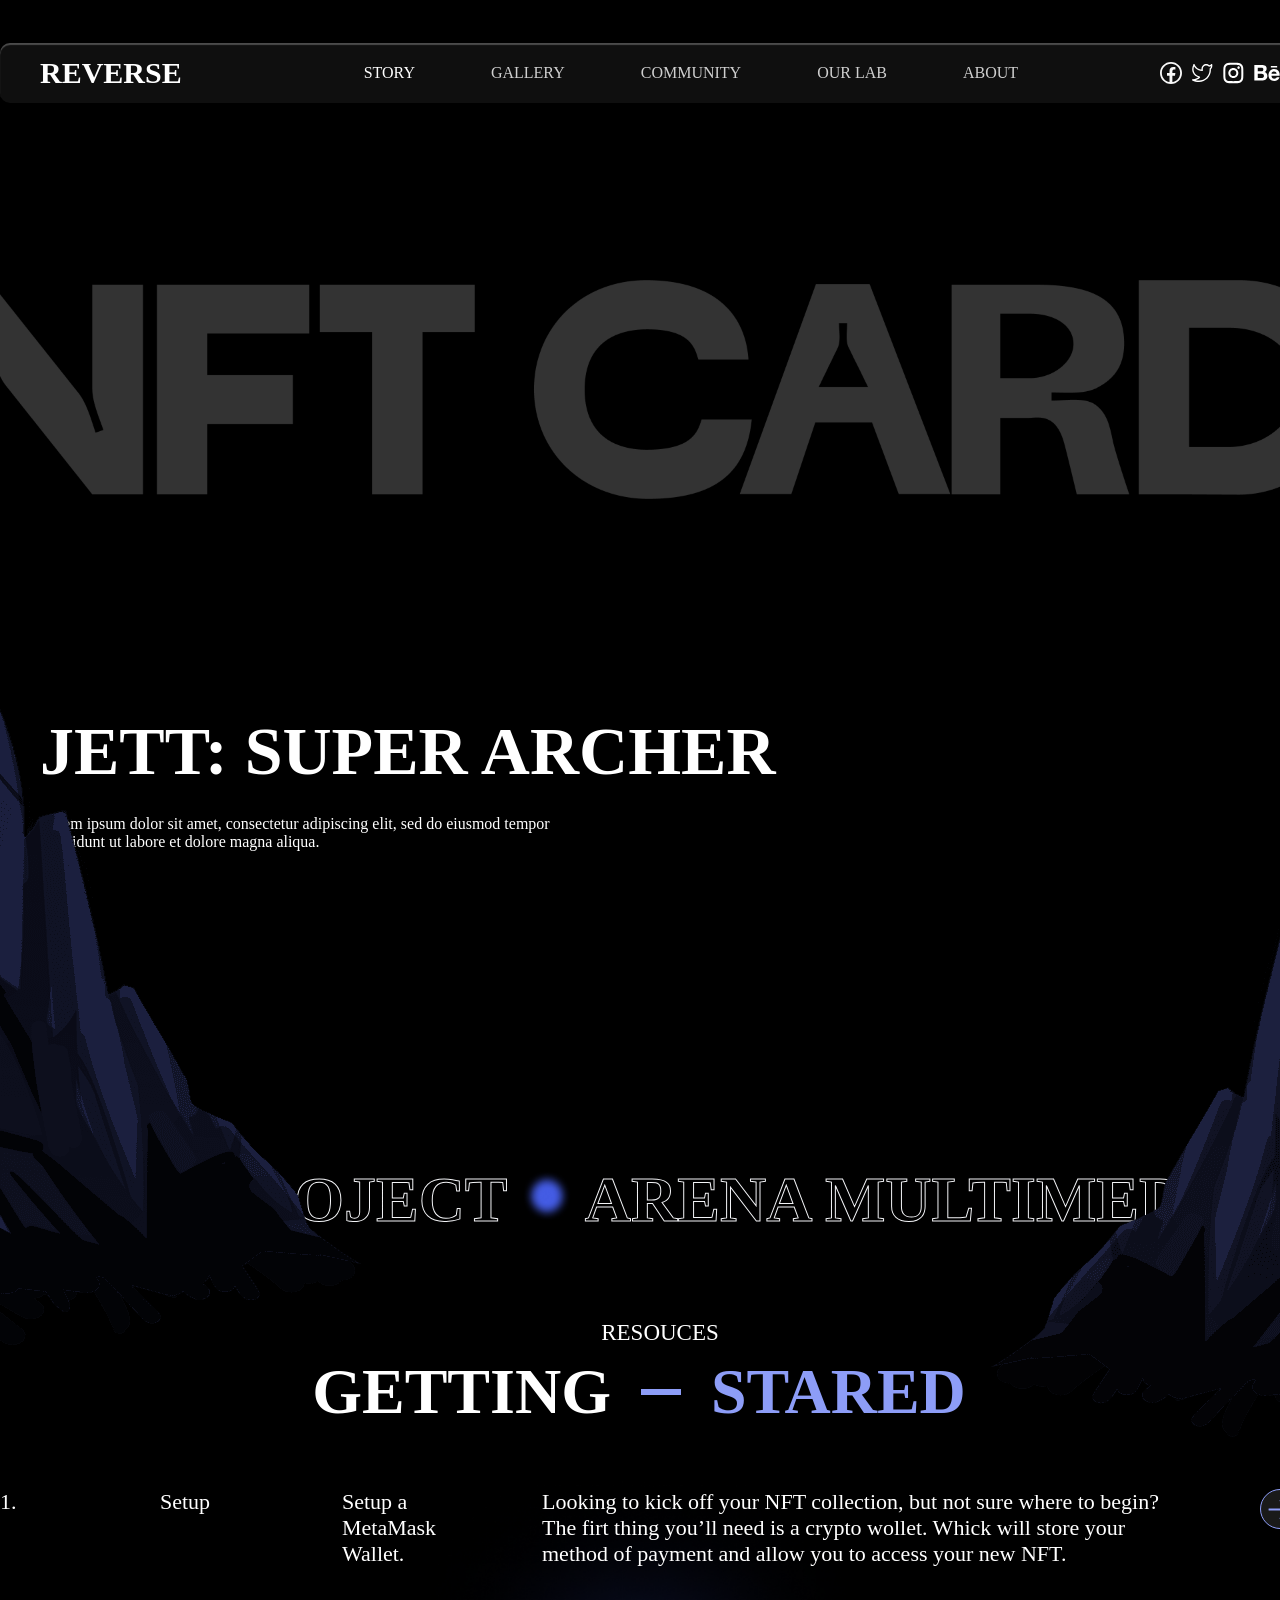
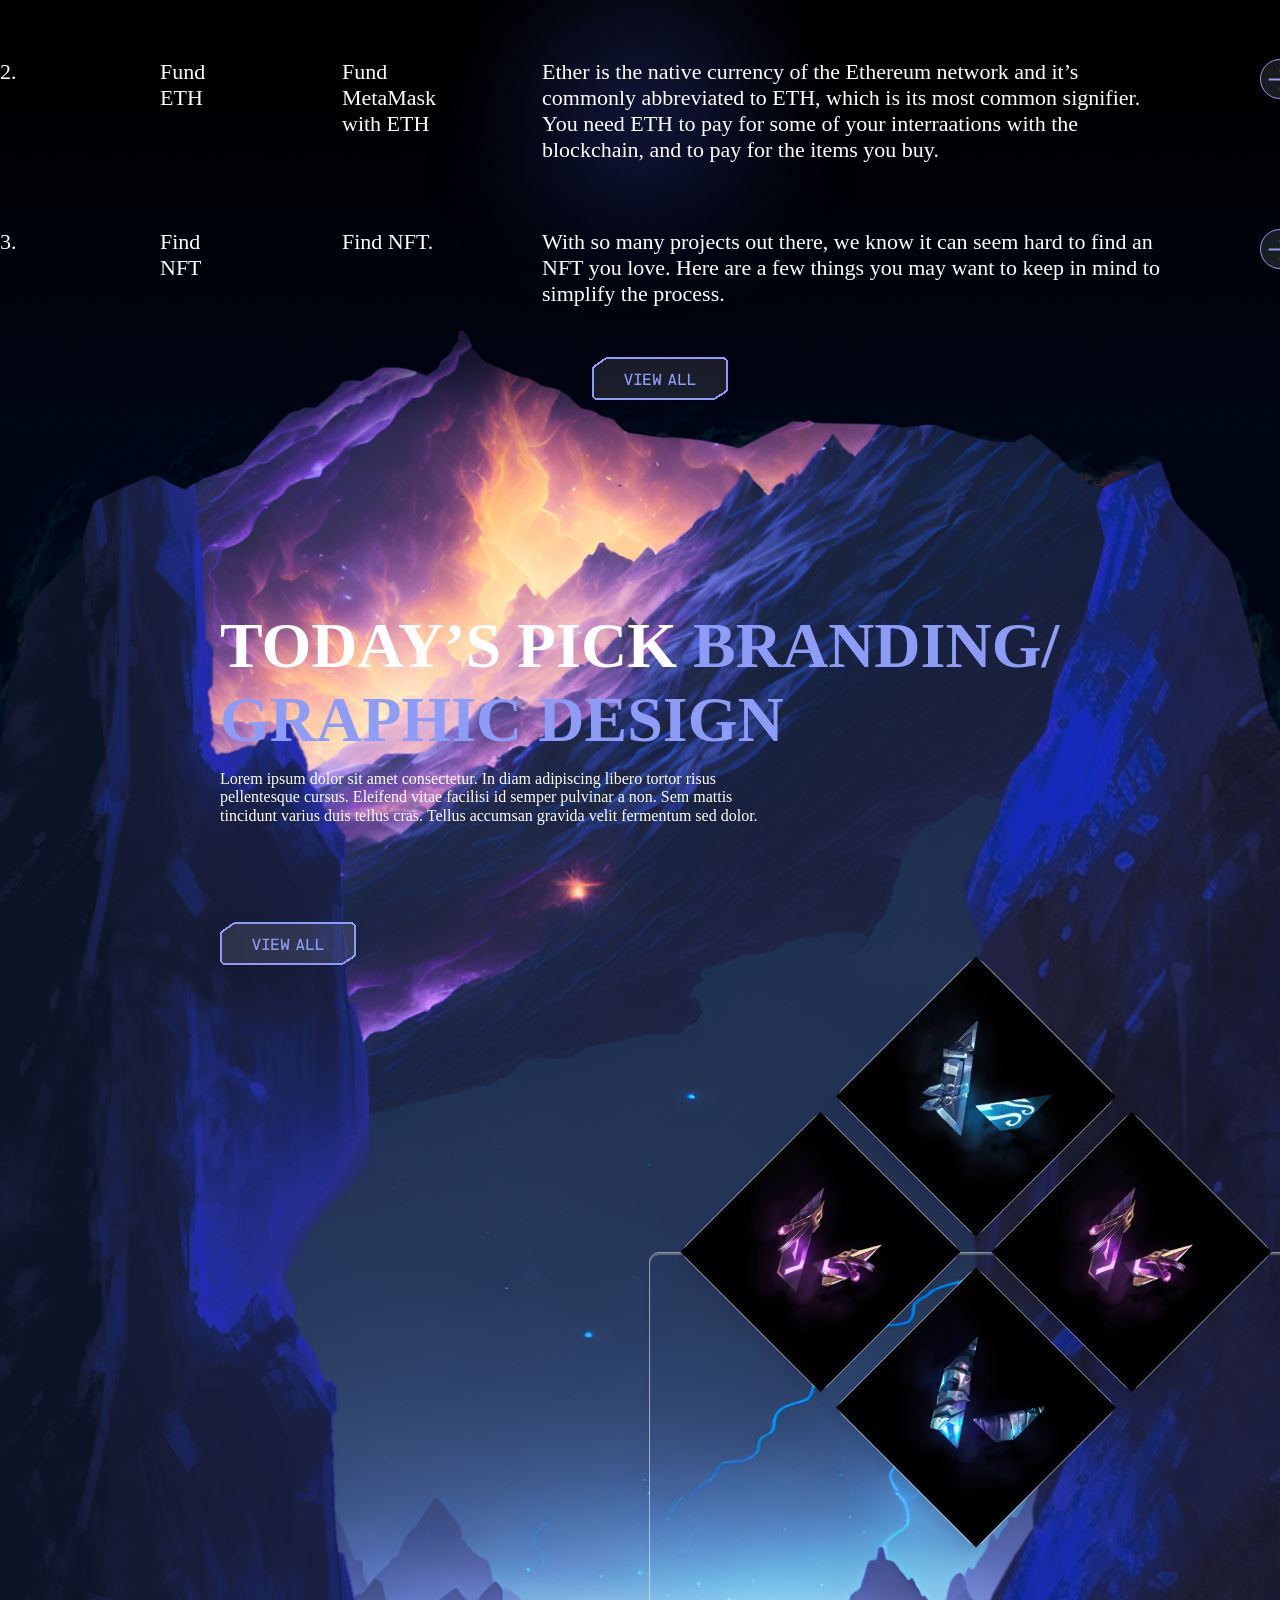
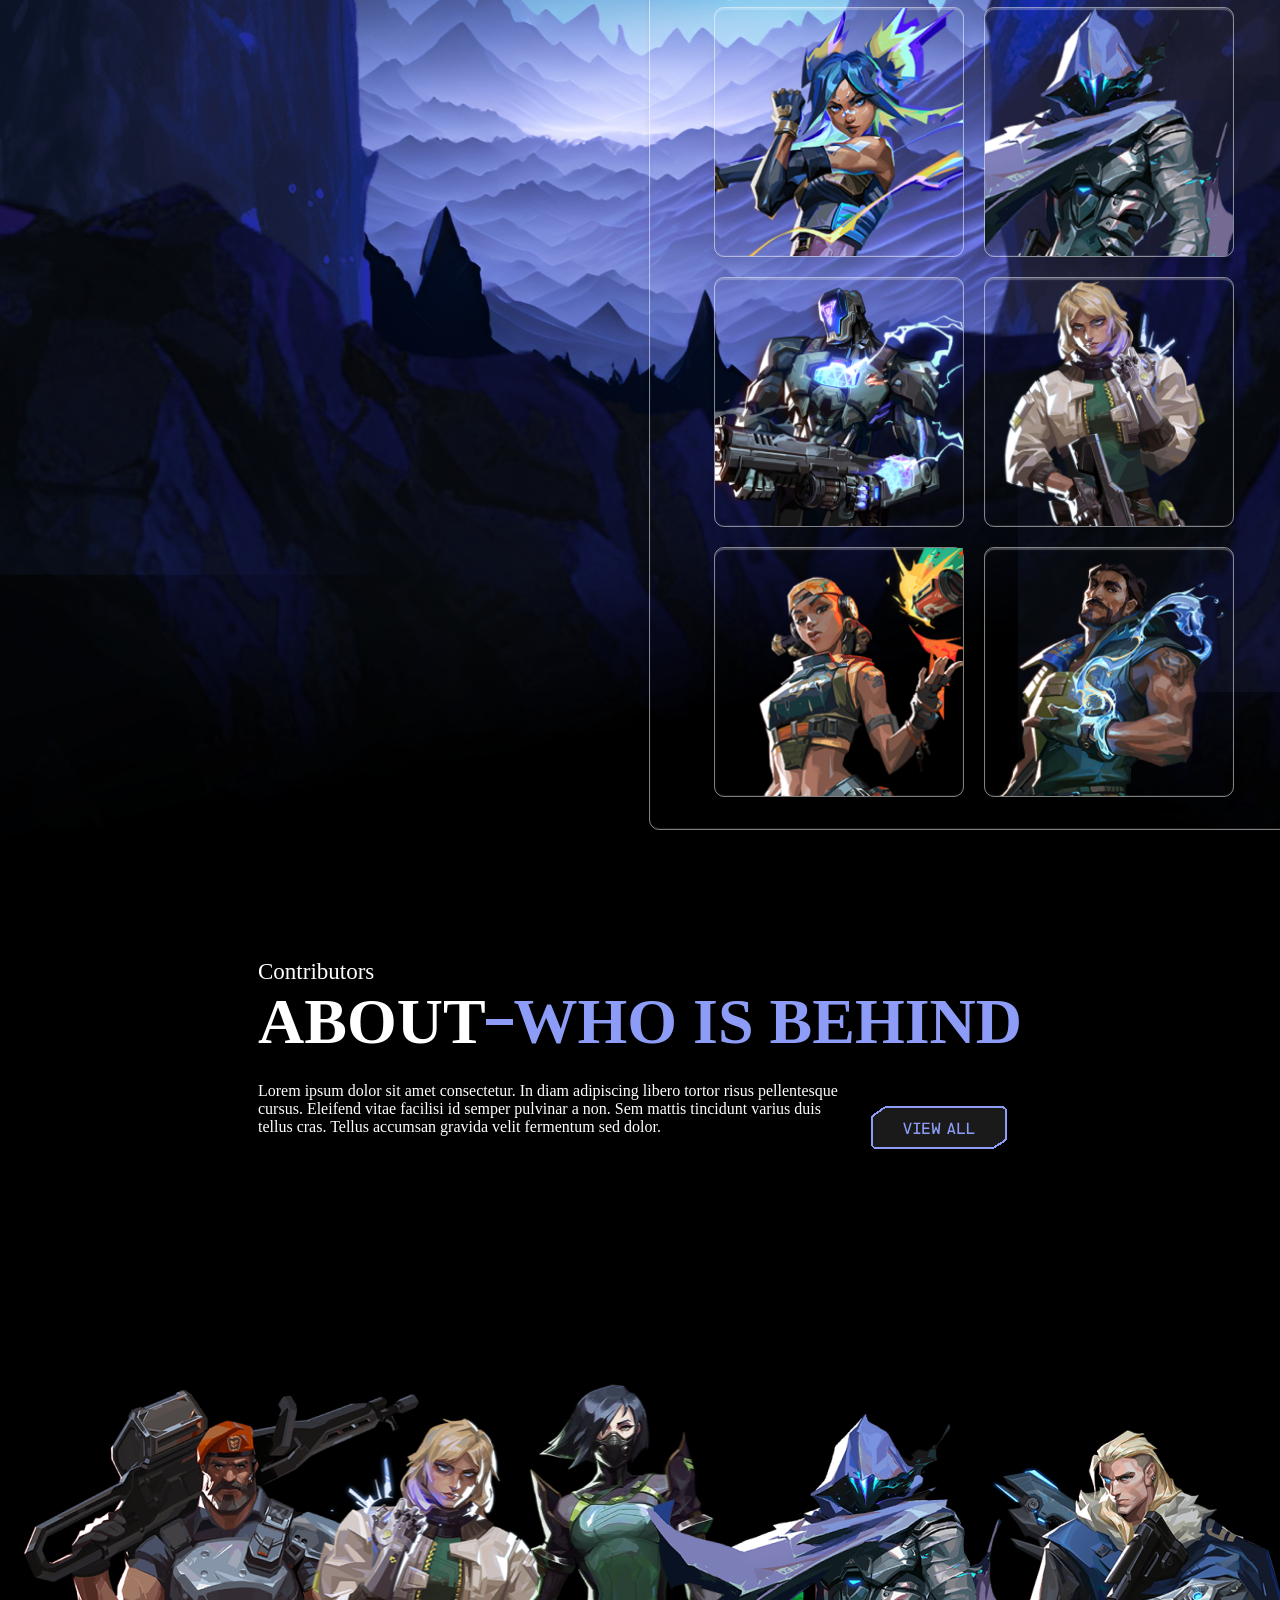
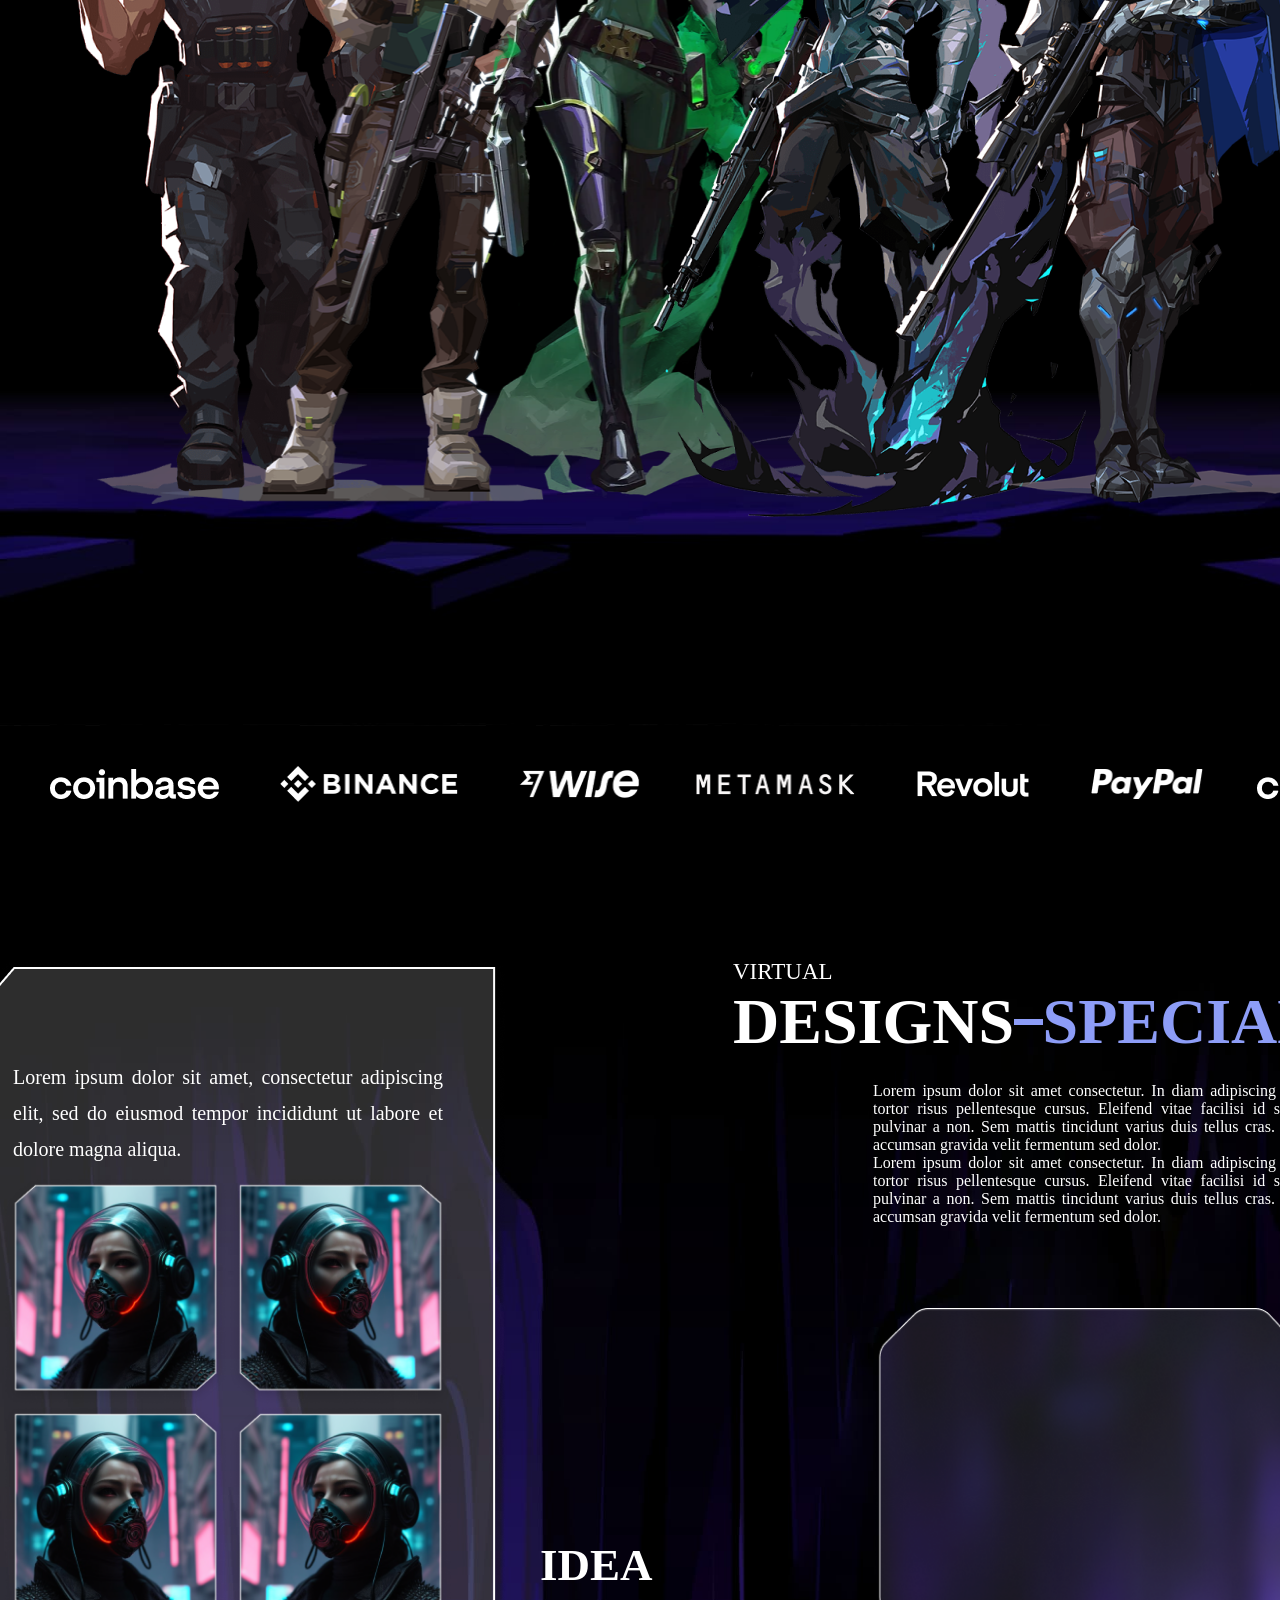
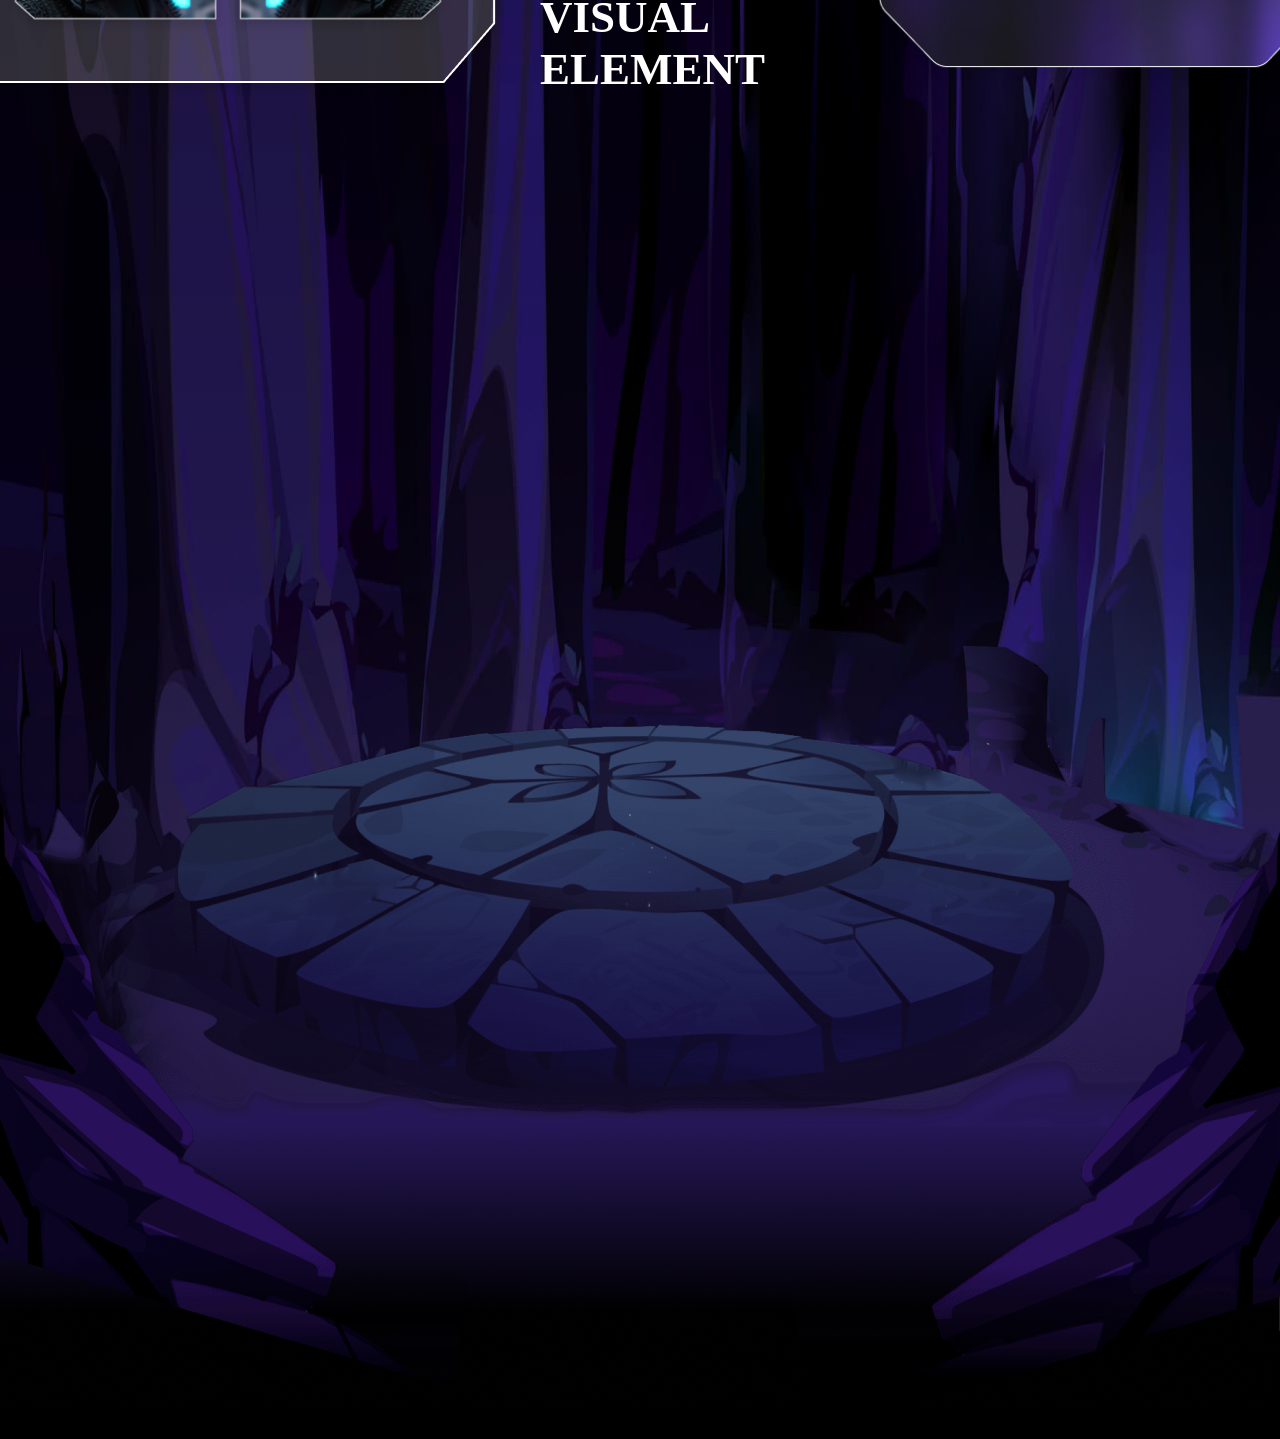
==== src/index2.html @ d6df7052 "Merge pull request #2 from dev14sinka/develop Update to github" ====
<!DOCTYPE html>
<html lang="en">

<head>
    <meta charset="UTF-8">
    <meta name="viewport" content="width=device-width, initial-scale=1.0">
    <title>Document</title>
    <link rel="stylesheet" href="../css/styles.css">
</head>

<body>
    <header>
        <div class="navbar">
            <div class="navbar-logo">reverse</div>
            <div class="navbar-menu">
                <ul>
                    <li>
                        <a class="active" href="#project">story</a>
                    </li>
                    <li>
                        <a href="#keep">gallery</a>
                    </li>
                    <li>
                        <a href="#factions">community</a>
                    </li>
                    <li>
                        <a href="#world">our lab</a>
                    </li>
                    <li>
                        <a href="#world">about</a>
                    </li>
                </ul>
            </div>
            <div class="navbar-link-contact">
                <svg width="22" height="22" viewBox="0 0 22 22" fill="none" xmlns="http://www.w3.org/2000/svg">
                    <path
                        d="M11 0C4.93533 0 0 4.93533 0 11C0 17.0647 4.93533 22 11 22C17.0647 22 22 17.0647 22 11C22 4.93533 17.0647 0 11 0ZM11 1.83333C16.0738 1.83333 20.1667 5.92625 20.1667 11C20.1689 13.1945 19.382 15.3166 17.9496 16.9791C16.5171 18.6415 14.5347 19.7335 12.364 20.0558V13.673H14.9747L15.3844 11.0211H12.364V9.57275C12.364 8.47275 12.7261 7.49467 13.7555 7.49467H15.4101V5.181C15.1195 5.14158 14.5044 5.05633 13.3421 5.05633C10.9148 5.05633 9.49208 6.33783 9.49208 9.25833V11.0211H6.99692V13.673H9.49208V20.0328C7.35144 19.6805 5.4058 18.5785 4.0028 16.9238C2.5998 15.2691 1.83085 13.1694 1.83333 11C1.83333 5.92625 5.92625 1.83333 11 1.83333Z"
                        fill="#F8F8F8" />
                </svg>
                <svg width="21" height="18" viewBox="0 0 21 18" fill="none" xmlns="http://www.w3.org/2000/svg">
                    <path
                        d="M19.6299 0.692474L20.3078 0.646782C20.299 0.510869 20.2511 0.380627 20.1702 0.272362C20.0893 0.164097 19.9788 0.0826189 19.8528 0.0381293C19.7267 -0.0063603 19.5906 -0.0118847 19.4615 0.0222476C19.3324 0.05638 19.216 0.128652 19.1269 0.230017L19.6299 0.692474ZM18.9547 4.78951C18.9547 4.6059 18.8833 4.42981 18.7562 4.29998C18.629 4.17015 18.4566 4.09721 18.2768 4.09721C18.097 4.09721 17.9246 4.17015 17.7975 4.29998C17.6703 4.42981 17.5989 4.6059 17.5989 4.78951H18.9547ZM0.678724 15.9231V15.2308C0.533165 15.2306 0.391415 15.2783 0.274443 15.3668C0.15747 15.4552 0.0714884 15.5798 0.0292163 15.722C-0.0130557 15.8643 -0.00937262 16.0166 0.0397208 16.1566C0.0888143 16.2965 0.180711 16.4166 0.301815 16.4991L0.678724 15.9231ZM2.0318 0.692474L2.66766 0.450169C2.62145 0.323765 2.54008 0.213906 2.43356 0.134097C2.32703 0.0542889 2.19999 0.0080094 2.06806 0.000948788C1.93612 -0.00611182 1.80504 0.0263542 1.69093 0.0943553C1.57682 0.162356 1.48465 0.262929 1.42576 0.383707L2.0318 0.692474ZM7.4468 13.1539L7.92675 13.6427C8.00818 13.5592 8.06742 13.456 8.09886 13.3426C8.13031 13.2293 8.13292 13.1097 8.10645 12.995C8.07998 12.8804 8.0253 12.7745 7.9476 12.6875C7.86989 12.6004 7.77172 12.5351 7.66237 12.4976L7.4468 13.1539ZM17.241 2.03969L16.7394 2.50492L16.9834 2.78045L17.3427 2.72507L17.241 2.03969ZM18.9547 0.738166C19.0239 1.81539 18.9588 2.46892 18.7879 2.96184C18.6225 3.43952 18.3324 3.83275 17.8077 4.34644L18.7459 5.34612C19.3398 4.76459 19.798 4.19413 20.0665 3.42429C20.3281 2.6683 20.3824 1.79323 20.3078 0.646782L18.9547 0.738166ZM18.9547 5.7975V4.78951H17.5989V5.79889H18.9547V5.7975ZM9.47777 4.90305V6.23088H10.8336V4.90305H9.47777ZM9.47777 6.23088V6.92318H10.8336V6.23088H9.47777ZM14.2705 0.000172853C13.6404 0.000536407 13.0165 0.127641 12.4345 0.374231C11.8525 0.62082 11.3238 0.982064 10.8785 1.43734C10.4332 1.89261 10.0801 2.433 9.83926 3.02765C9.59846 3.6223 9.4747 4.25956 9.47506 4.90305H10.8308C10.8305 4.44127 10.9192 3.98394 11.092 3.55719C11.2647 3.13044 11.5181 2.74263 11.8376 2.41591C12.1572 2.08919 12.5366 1.82996 12.9543 1.65304C13.372 1.47611 13.8197 1.38496 14.2718 1.38477V0.000172853H14.2705ZM17.5976 5.7975C17.5989 11.7734 12.8632 16.6154 7.0238 16.6154V18C13.6129 18 18.9547 12.5364 18.9547 5.7975H17.5976ZM1.39729 0.934779C2.13484 2.94522 4.90064 6.92318 10.1557 6.92318V5.53858C5.65988 5.53858 3.28319 2.13246 2.6663 0.450169L1.39729 0.934779ZM1.42576 0.383707C0.00625381 3.28583 -0.212027 6.10211 0.819725 8.50024C1.84877 10.8915 4.06276 12.7302 7.23259 13.8102L7.66237 12.4976C4.74066 11.5007 2.89272 9.87792 2.06027 7.94225C1.23053 6.0135 1.35119 3.63614 2.63919 1.00124L1.42576 0.383707ZM6.96686 12.6651C6.15067 13.5 3.6967 15.2308 0.678724 15.2308V16.6154C4.15767 16.6154 6.93838 14.6548 7.92675 13.6427L6.96686 12.6651ZM17.744 1.57585C17.3057 1.0794 16.77 0.682592 16.1719 0.411146C15.5737 0.1397 14.9264 -0.00031763 14.2718 0.000172853V1.38477C15.2493 1.38477 16.1293 1.81539 16.7394 2.50492L17.744 1.57585ZM17.3427 2.72507C18.4226 2.54488 19.4089 1.99042 20.1356 1.15493L19.1269 0.230017C18.61 0.826419 17.9084 1.22375 17.1393 1.3557L17.3427 2.72507ZM0.301815 16.4991C2.52666 18.0138 4.85861 18 7.0238 18V16.6154C4.81387 16.6154 2.89137 16.6002 1.05563 15.3471L0.301815 16.4991Z"
                        fill="white" />
                </svg>
                <svg width="21" height="22" viewBox="0 0 21 22" fill="none" xmlns="http://www.w3.org/2000/svg">
                    <path
                        d="M10.3379 7.93784C9.54224 7.93784 8.77918 8.26063 8.21657 8.8352C7.65396 9.40976 7.33789 10.189 7.33789 11.0016C7.33789 11.8142 7.65396 12.5934 8.21657 13.168C8.77918 13.7426 9.54224 14.0654 10.3379 14.0654C11.1335 14.0654 11.8966 13.7426 12.4592 13.168C13.0218 12.5934 13.3379 11.8142 13.3379 11.0016C13.3379 10.189 13.0218 9.40976 12.4592 8.8352C11.8966 8.26063 11.1335 7.93784 10.3379 7.93784ZM10.3379 5.89533C11.664 5.89533 12.9357 6.43331 13.8734 7.39093C14.8111 8.34854 15.3379 9.64734 15.3379 11.0016C15.3379 12.3559 14.8111 13.6547 13.8734 14.6123C12.9357 15.5699 11.664 16.1079 10.3379 16.1079C9.01181 16.1079 7.74004 15.5699 6.80236 14.6123C5.86468 13.6547 5.33789 12.3559 5.33789 11.0016C5.33789 9.64734 5.86468 8.34854 6.80236 7.39093C7.74004 6.43331 9.01181 5.89533 10.3379 5.89533ZM16.8379 5.64002C16.8379 5.97859 16.7062 6.30329 16.4718 6.54269C16.2374 6.78209 15.9194 6.91659 15.5879 6.91659C15.2564 6.91659 14.9384 6.78209 14.704 6.54269C14.4696 6.30329 14.3379 5.97859 14.3379 5.64002C14.3379 5.30145 14.4696 4.97675 14.704 4.73735C14.9384 4.49795 15.2564 4.36345 15.5879 4.36345C15.9194 4.36345 16.2374 4.49795 16.4718 4.73735C16.7062 4.97675 16.8379 5.30145 16.8379 5.64002ZM10.3379 2.83157C7.86389 2.83157 7.45989 2.83872 6.30889 2.8908C5.52489 2.92859 4.99889 3.03582 4.51089 3.22986C4.10251 3.38298 3.7333 3.62842 3.43089 3.9478C3.1179 4.25663 2.87724 4.63366 2.72689 5.05076C2.53689 5.55117 2.43189 6.08733 2.39589 6.88697C2.34389 8.01444 2.33689 8.40864 2.33689 11.0016C2.33689 13.5292 2.34389 13.9408 2.39489 15.1162C2.43189 15.9159 2.53689 16.4541 2.72589 16.9514C2.89589 17.3957 3.09589 17.7153 3.42789 18.0544C3.76489 18.3975 4.07789 18.6028 4.50789 18.7723C5.00189 18.9674 5.52789 19.0756 6.30789 19.1124C7.41189 19.1655 7.79789 19.1716 10.3369 19.1716C12.8119 19.1716 13.2149 19.1645 14.3659 19.1124C15.1479 19.0746 15.6739 18.9674 16.1629 18.7744C16.5709 18.6205 16.94 18.3752 17.2429 18.0564C17.5799 17.7133 17.7809 17.3936 17.9469 16.9535C18.1369 16.451 18.2429 15.9138 18.2789 15.1152C18.3309 13.9888 18.3369 13.5935 18.3369 11.0016C18.3369 8.47502 18.3299 8.06244 18.2789 6.88697C18.2419 6.08835 18.1359 5.54913 17.9469 5.05076C17.7962 4.6341 17.5559 4.25722 17.2439 3.9478C16.9416 3.62799 16.5724 3.3822 16.1639 3.22884C15.6739 3.0348 15.1479 2.92757 14.3659 2.8908C13.2629 2.8377 12.8779 2.83157 10.3379 2.83157ZM10.3379 0.789062C13.0549 0.789062 13.3939 0.799275 14.4609 0.850338C15.5249 0.9014 16.2509 1.07195 16.8879 1.32522C17.5479 1.58462 18.1039 1.93593 18.6599 2.50273C19.1684 3.01325 19.5618 3.63079 19.8129 4.31239C20.0599 4.96293 20.2279 5.70436 20.2779 6.792C20.3249 7.88065 20.3379 8.22686 20.3379 11.0016C20.3379 13.7764 20.3279 14.1226 20.2779 15.2112C20.2279 16.2989 20.0599 17.0393 19.8129 17.6908C19.5625 18.3728 19.169 18.9905 18.6599 19.5005C18.1599 20.0196 17.5552 20.4214 16.8879 20.678C16.2509 20.9302 15.5249 21.1018 14.4609 21.1529C13.3939 21.2009 13.0549 21.2141 10.3379 21.2141C7.62089 21.2141 7.28189 21.2039 6.21489 21.1529C5.15089 21.1018 4.42589 20.9302 3.78789 20.678C3.12022 20.4221 2.51542 20.0202 2.01589 19.5005C1.50732 18.99 1.11385 18.3725 0.862891 17.6908C0.614891 17.0403 0.447891 16.2989 0.397891 15.2112C0.349891 14.1226 0.337891 13.7764 0.337891 11.0016C0.337891 8.22686 0.347891 7.88065 0.397891 6.792C0.447891 5.70334 0.614891 4.96395 0.862891 4.31239C1.11313 3.63038 1.50669 3.01266 2.01589 2.50273C2.51556 1.98314 3.12032 1.58128 3.78789 1.32522C4.42489 1.07195 5.14989 0.9014 6.21489 0.850338C7.28189 0.802339 7.62089 0.789062 10.3379 0.789062Z"
                        fill="white" />
                </svg>
                <svg width="26" height="16" viewBox="0 0 26 16" fill="none" xmlns="http://www.w3.org/2000/svg">
                    <path
                        d="M7.7013 0C8.43159 0 9.10702 0.0571427 9.72416 0.226285C10.3424 0.339428 10.8487 0.565713 11.2979 0.847998C11.7482 1.13143 12.0853 1.52685 12.3093 2.03542C12.5344 2.544 12.6476 3.16685 12.6476 3.84456C12.6476 4.63656 12.4784 5.31428 12.0853 5.82285C11.7482 6.33256 11.1859 6.78399 10.5116 7.12342C11.467 7.40684 12.1973 7.91541 12.6476 8.59427C13.0967 9.27198 13.3779 10.12 13.3779 11.0811C13.3779 11.8731 13.2087 12.5508 12.9276 13.1165C12.6476 13.6823 12.1973 14.1908 11.691 14.5303C11.141 14.8941 10.5331 15.1615 9.8933 15.3211C9.21902 15.4914 8.54473 15.6045 7.87045 15.6045H0.337891V0H7.7013ZM7.25102 6.33142C7.8693 6.33142 8.37559 6.16227 8.76873 5.87999C9.16187 5.5977 9.33102 5.08799 9.33102 4.46628C9.33102 4.12685 9.27387 3.78856 9.16187 3.56228C9.04987 3.33599 8.88073 3.16571 8.65673 2.99657C8.43159 2.88342 8.20645 2.77028 7.9253 2.71428C7.64416 2.65714 7.36416 2.65714 7.02588 2.65714H3.76646V6.33256H7.25216L7.25102 6.33142ZM7.42016 13.0034C7.7573 13.0034 8.09445 12.9463 8.37559 12.8903C8.65673 12.8331 8.93787 12.7211 9.16187 12.5508C9.39088 12.3854 9.58247 12.1735 9.72416 11.9291C9.83616 11.6468 9.9493 11.3074 9.9493 10.912C9.9493 10.12 9.72416 9.55427 9.27502 9.15884C8.82473 8.81941 8.20645 8.65027 7.47616 8.65027H3.76646V13.0045L7.42016 13.0034ZM18.2681 12.9463C18.7173 13.3988 19.3916 13.6251 20.291 13.6251C20.9093 13.6251 21.4716 13.456 21.9207 13.1737C22.371 12.8343 22.6521 12.4948 22.7641 12.1565H25.5184C25.0681 13.512 24.3938 14.4731 23.4956 15.096C22.595 15.6605 21.5276 16 20.235 16C19.408 16.0025 18.5879 15.849 17.8179 15.5474C17.1249 15.2875 16.507 14.8604 16.019 14.304C15.4971 13.7835 15.1112 13.1425 14.8956 12.4377C14.6144 11.7028 14.5013 10.912 14.5013 10.0068C14.5013 9.15884 14.6144 8.36798 14.8956 7.63199C15.1664 6.92383 15.5667 6.27234 16.0761 5.71085C16.5894 5.18381 17.1999 4.76117 17.8739 4.46628C18.6244 4.16463 19.4261 4.01096 20.235 4.01371C21.1904 4.01371 22.0338 4.18399 22.7641 4.57942C23.4956 4.97485 24.0567 5.42742 24.5058 6.10627C24.9561 6.72799 25.2944 7.46284 25.5184 8.25484C25.6304 9.0457 25.6864 9.8377 25.6304 10.7417H17.4807C17.4807 11.6468 17.8179 12.4948 18.2681 12.9474V12.9463ZM21.8087 7.01027C21.4156 6.61484 20.7973 6.38856 20.0659 6.38856C19.5607 6.38856 19.1664 6.50284 18.8293 6.67199C18.4921 6.84113 18.2681 7.06742 18.043 7.2937C17.8357 7.51217 17.6985 7.78756 17.6487 8.08456C17.5927 8.36798 17.5367 8.59427 17.5367 8.81941H22.595C22.483 7.97141 22.2018 7.40684 21.8087 7.01027ZM16.8624 1.07428H23.1573V2.60114H16.8636V1.07428H16.8624Z"
                        fill="white" />
                </svg>
            </div>
        </div>
    </header>

    <body>
        <section class="section1">
            <div class="inside-section1">
                <img src="../image/parallax/NFT_CARD.png" alt="" width="100%">
                <!-- <div class="text-inside">NFT CARD</div> -->
            </div>
            <!-- <div class="video-section1"> -->
            <video
                src="https://assets.contentstack.io/v3/assets/bltb6530b271fddd0b1/bltee455c2e719bb8b9/6494cf1ef1585c219370578e/Valorant_Deadlock_Homepage_Desktop.mp4"
                width="100%" height="100%" loop autoplay muted style="object-fit: cover;"></video>
            <!-- </div> -->
            <div class="title-section1">
                <div class="text-title">JETT: SUPER ARCHER</div>
                <div class="text--title-muted">Lorem ipsum dolor sit amet, consectetur adipiscing elit, sed do eiusmod
                    tempor incididunt ut labore et dolore magna aliqua.</div>
            </div>
            <div class="img-parallax">
                <img id="parallax1" src="../image/parallax/rocks-front__left.png" alt="">
                <img id="parallax2" src="../image/parallax/rocks-front__right.png" alt="">
            </div>
            <div class="loop-run">
                <div class="text-loop-run run-text">
                    <img src="../image/parallax/Ellipse.png" alt="" width="50px" height="50px">
                    NFT PROJECT
                    <img src="../image/parallax/Ellipse.png" alt="" width="50px" height="50px">
                    ARENA MULTIMEDIA
                    <img src="../image/parallax/Ellipse.png" alt="" width="50px" height="50px">
                    NFT PROJECT
                    <img src="../image/parallax/Ellipse.png" alt="" width="50px" height="50px">
                    ARENA MULTIMEDIA
                    <img src="../image/parallax/Ellipse.png" alt="" width="50px" height="50px">
                    NFT PROJECT
                    <img src="../image/parallax/Ellipse.png" alt="" width="50px" height="50px">
                    ARENA MULTIMEDIA
                    <img src="../image/parallax/Ellipse.png" alt="" width="50px" height="50px">
                    NFT PROJECT
                    <img src="../image/parallax/Ellipse.png" alt="" width="50px" height="50px">
                    ARENA MULTIMEDIA
                    <img src="../image/parallax/Ellipse.png" alt="" width="50px" height="50px">
                </div>
            </div>
        </section>
        <section class="section2">
            <div class="container-section2">
                <div class="title-section2">
                    <div class="title-section2-small">RESOUCES</div>
                    <div class="title-section2-big">
                        <div>getting</div>
                        <div class="title-section2-big-line"></div>
                        <div class="title-section2-big2">stared</div>
                        <div style="width: 12px;"></div>
                    </div>
                </div>
                <div class="grid-container">
                    <div class="grid-item">1.</div>
                    <div class="grid-item">Setup</div>
                    <div class="grid-item">Setup a MetaMask Wallet.</div>
                    <div class="grid-item">Looking to kick off your NFT collection, but not sure where to begin? The
                        firt thing you’ll need is a crypto wollet. Whick will store your method of payment and allow you
                        to access your new NFT.</div>
                    <div class="grid-item circle-arrow-svg">
                        <svg width="40" height="40" viewBox="0 0 40 40" fill="none" xmlns="http://www.w3.org/2000/svg">
                            <rect x="39.5" y="0.5" width="39" height="39" rx="19.5" transform="rotate(90 39.5 0.5)"
                                fill="white" fill-opacity="0.1" />
                            <path
                                d="M20.8764 10.8612L20.7274 10.7067L20.5838 10.8662L19.7397 11.8036L19.6099 11.9477L19.7499 12.0818L25.0574 17.1684L25.0975 17.2069L25.1517 17.2191C25.9816 17.4068 26.4562 17.6705 26.7162 17.9379C26.9689 18.1979 27.032 18.4748 27.0089 18.7357C26.9851 19.0054 26.8678 19.2635 26.7486 19.4609C26.6899 19.5582 26.6328 19.6375 26.5907 19.692C26.5867 19.697 26.583 19.7019 26.5793 19.7065L9.0003 19.68L8.8 19.6797V19.88V21.1264V21.3263L8.99989 21.3264L26.5999 21.3359C26.9598 21.9084 27.0421 22.3355 26.9945 22.6499C26.9449 22.9774 26.7479 23.2239 26.4838 23.4127C26.2178 23.6028 25.8969 23.7239 25.6355 23.7975C25.5061 23.8339 25.3941 23.8578 25.3149 23.8726C25.2754 23.88 25.2442 23.8851 25.2234 23.8883L25.2 23.8916L25.1946 23.8924L25.1937 23.8925L25.1936 23.8925L25.1936 23.8925L25.1935 23.8925L25.1282 23.9005L25.0803 23.9459L19.7686 28.9846L19.6234 29.1223L19.7612 29.2674L20.5874 30.1377L20.7296 30.2876L20.8748 30.1405L30.1423 20.7502L30.2794 20.6113L30.144 20.4709L20.8764 10.8612Z"
                                fill="#8D9DF7" stroke="#8D9DF7" stroke-width="0.4" stroke-miterlimit="10" />
                            <rect x="39.5" y="0.5" width="39" height="39" rx="19.5" transform="rotate(90 39.5 0.5)"
                                stroke="#8D9DF7" />
                        </svg>
                    </div>
                    <div class="grid-item">2.</div>
                    <div class="grid-item">Fund ETH</div>
                    <div class="grid-item">Fund MetaMask with ETH</div>
                    <div class="grid-item">Ether is the native currency of the Ethereum network and it’s commonly
                        abbreviated to ETH, which is its most common signifier. You need ETH to pay for some of your
                        interraations with the blockchain, and to pay for the items you buy.</div>
                    <div class="grid-item circle-arrow-svg"><svg width="40" height="40" viewBox="0 0 40 40" fill="none"
                            xmlns="http://www.w3.org/2000/svg">
                            <rect x="39.5" y="0.5" width="39" height="39" rx="19.5" transform="rotate(90 39.5 0.5)"
                                fill="white" fill-opacity="0.1" />
                            <path
                                d="M20.8764 10.8612L20.7274 10.7067L20.5838 10.8662L19.7397 11.8036L19.6099 11.9477L19.7499 12.0818L25.0574 17.1684L25.0975 17.2069L25.1517 17.2191C25.9816 17.4068 26.4562 17.6705 26.7162 17.9379C26.9689 18.1979 27.032 18.4748 27.0089 18.7357C26.9851 19.0054 26.8678 19.2635 26.7486 19.4609C26.6899 19.5582 26.6328 19.6375 26.5907 19.692C26.5867 19.697 26.583 19.7019 26.5793 19.7065L9.0003 19.68L8.8 19.6797V19.88V21.1264V21.3263L8.99989 21.3264L26.5999 21.3359C26.9598 21.9084 27.0421 22.3355 26.9945 22.6499C26.9449 22.9774 26.7479 23.2239 26.4838 23.4127C26.2178 23.6028 25.8969 23.7239 25.6355 23.7975C25.5061 23.8339 25.3941 23.8578 25.3149 23.8726C25.2754 23.88 25.2442 23.8851 25.2234 23.8883L25.2 23.8916L25.1946 23.8924L25.1937 23.8925L25.1936 23.8925L25.1936 23.8925L25.1935 23.8925L25.1282 23.9005L25.0803 23.9459L19.7686 28.9846L19.6234 29.1223L19.7612 29.2674L20.5874 30.1377L20.7296 30.2876L20.8748 30.1405L30.1423 20.7502L30.2794 20.6113L30.144 20.4709L20.8764 10.8612Z"
                                fill="#8D9DF7" stroke="#8D9DF7" stroke-width="0.4" stroke-miterlimit="10" />
                            <rect x="39.5" y="0.5" width="39" height="39" rx="19.5" transform="rotate(90 39.5 0.5)"
                                stroke="#8D9DF7" />
                        </svg>
                    </div>
                    <div class="grid-item">3.</div>
                    <div class="grid-item">Find NFT</div>
                    <div class="grid-item">Find NFT.</div>
                    <div class="grid-item">With so many projects out there, we know it can seem hard to find an NFT you
                        love. Here are a few things you may want to keep in mind to simplify the process.</div>
                    <div class="grid-item circle-arrow-svg"><svg width="40" height="40" viewBox="0 0 40 40" fill="none"
                            xmlns="http://www.w3.org/2000/svg">
                            <rect x="39.5" y="0.5" width="39" height="39" rx="19.5" transform="rotate(90 39.5 0.5)"
                                fill="white" fill-opacity="0.1" />
                            <path
                                d="M20.8764 10.8612L20.7274 10.7067L20.5838 10.8662L19.7397 11.8036L19.6099 11.9477L19.7499 12.0818L25.0574 17.1684L25.0975 17.2069L25.1517 17.2191C25.9816 17.4068 26.4562 17.6705 26.7162 17.9379C26.9689 18.1979 27.032 18.4748 27.0089 18.7357C26.9851 19.0054 26.8678 19.2635 26.7486 19.4609C26.6899 19.5582 26.6328 19.6375 26.5907 19.692C26.5867 19.697 26.583 19.7019 26.5793 19.7065L9.0003 19.68L8.8 19.6797V19.88V21.1264V21.3263L8.99989 21.3264L26.5999 21.3359C26.9598 21.9084 27.0421 22.3355 26.9945 22.6499C26.9449 22.9774 26.7479 23.2239 26.4838 23.4127C26.2178 23.6028 25.8969 23.7239 25.6355 23.7975C25.5061 23.8339 25.3941 23.8578 25.3149 23.8726C25.2754 23.88 25.2442 23.8851 25.2234 23.8883L25.2 23.8916L25.1946 23.8924L25.1937 23.8925L25.1936 23.8925L25.1936 23.8925L25.1935 23.8925L25.1282 23.9005L25.0803 23.9459L19.7686 28.9846L19.6234 29.1223L19.7612 29.2674L20.5874 30.1377L20.7296 30.2876L20.8748 30.1405L30.1423 20.7502L30.2794 20.6113L30.144 20.4709L20.8764 10.8612Z"
                                fill="#8D9DF7" stroke="#8D9DF7" stroke-width="0.4" stroke-miterlimit="10" />
                            <rect x="39.5" y="0.5" width="39" height="39" rx="19.5" transform="rotate(90 39.5 0.5)"
                                stroke="#8D9DF7" />
                        </svg>
                    </div>
                </div>
                <svg class="svg-section2" width="162" height="68" viewBox="0 0 162 68" fill="none"
                    xmlns="http://www.w3.org/2000/svg">
                    <g filter="url(#filter0_d_354_628)">
                        <path
                            d="M25.8897 9.94424L15.8668 17.1706C14.5634 18.1104 13.791 19.6194 13.791 21.2264V45.0858C13.791 47.8472 16.0296 50.0858 18.791 50.0858H133.532C134.463 50.0858 135.376 49.8259 136.167 49.3352L145.844 43.3352C147.314 42.4234 148.209 40.816 148.209 39.0857V14C148.209 11.2386 145.97 9 143.209 9H28.8138C27.7642 9 26.7411 9.33035 25.8897 9.94424Z"
                            fill="white" fill-opacity="0.1" shape-rendering="crispEdges" />
                        <path
                            d="M25.8897 9.94424L15.8668 17.1706C14.5634 18.1104 13.791 19.6194 13.791 21.2264V45.0858C13.791 47.8472 16.0296 50.0858 18.791 50.0858H133.532C134.463 50.0858 135.376 49.8259 136.167 49.3352L145.844 43.3352C147.314 42.4234 148.209 40.816 148.209 39.0857V14C148.209 11.2386 145.97 9 143.209 9H28.8138C27.7642 9 26.7411 9.33035 25.8897 9.94424Z"
                            stroke="#8D9DF7" stroke-width="2" shape-rendering="crispEdges" />
                    </g>
                    <path
                        d="M45.1893 24.64H46.8373L49.4773 33.728L52.1173 24.64H53.7493L50.3093 36H48.6293L45.1893 24.64ZM55.5643 34.544H58.1243V26.096H55.5643V24.64H62.3163V26.096H59.7723V34.544H62.3163V36H55.5643V34.544ZM64.3143 24.64H71.7063V26.096H65.9463V29.584H71.2263V31.056H65.9463V34.544H71.7063V36H64.3143V24.64ZM73.7049 24.64H75.3529L75.9449 32.88L77.6089 28.432H78.4089L80.0729 32.864L80.6649 24.64H82.3129L81.4169 36H79.8329L78.0089 30.976L76.1689 36H74.6009L73.7049 24.64ZM89.1268 36L92.4868 24.64H94.1028L97.4628 36H95.8308L95.2708 34.032H91.3188L90.7588 36H89.1268ZM91.7348 32.576H94.8548L93.3028 27.104L91.7348 32.576ZM99.4705 36V24.64H101.103V34.544H106.943V36H99.4705ZM108.924 36V24.64H110.556V34.544H116.396V36H108.924Z"
                        fill="#8D9DF7" />
                    <defs>
                        <filter id="filter0_d_354_628" x="0.791016" y="0" width="160.418" height="67.0859"
                            filterUnits="userSpaceOnUse" color-interpolation-filters="sRGB">
                            <feFlood flood-opacity="0" result="BackgroundImageFix" />
                            <feColorMatrix in="SourceAlpha" type="matrix"
                                values="0 0 0 0 0 0 0 0 0 0 0 0 0 0 0 0 0 0 127 0" result="hardAlpha" />
                            <feOffset dy="4" />
                            <feGaussianBlur stdDeviation="6" />
                            <feComposite in2="hardAlpha" operator="out" />
                            <feColorMatrix type="matrix" values="0 0 0 0 0 0 0 0 0 0 0 0 0 0 0 0 0 0 0.15 0" />
                            <feBlend mode="normal" in2="BackgroundImageFix" result="effect1_dropShadow_354_628" />
                            <feBlend mode="normal" in="SourceGraphic" in2="effect1_dropShadow_354_628" result="shape" />
                        </filter>
                    </defs>
                </svg>


            </div>
            <div class="container-title2-section2">
                <div class="title2-section2">
                    <div class="title2-section2-big2">
                        <div class="title2-section2-big2-top">
                            <div class="inline-block">TODAY’S PICK</div>
                            <div class="title2-section2-big2-color inline-block">BRANDING/</div>
                        </div>

                        <div class="title2-section2-big2-color">GRAPHIC DESIGN</div>
                    </div>
                    <div class="title2-section2-small2">Lorem ipsum dolor sit amet consectetur. In diam adipiscing
                        libero tortor risus pellentesque cursus. Eleifend vitae facilisi id semper pulvinar a non. Sem
                        mattis tincidunt varius duis tellus cras. Tellus accumsan gravida velit fermentum sed dolor.
                    </div>

                    <svg class="svg-section2" style="margin: 0; margin-left: -13px;" width="162" height="68"
                        viewBox="0 0 162 68" fill="none" xmlns="http://www.w3.org/2000/svg">
                        <g filter="url(#filter0_d_354_628)">
                            <path
                                d="M25.8897 9.94424L15.8668 17.1706C14.5634 18.1104 13.791 19.6194 13.791 21.2264V45.0858C13.791 47.8472 16.0296 50.0858 18.791 50.0858H133.532C134.463 50.0858 135.376 49.8259 136.167 49.3352L145.844 43.3352C147.314 42.4234 148.209 40.816 148.209 39.0857V14C148.209 11.2386 145.97 9 143.209 9H28.8138C27.7642 9 26.7411 9.33035 25.8897 9.94424Z"
                                fill="white" fill-opacity="0.1" shape-rendering="crispEdges" />
                            <path
                                d="M25.8897 9.94424L15.8668 17.1706C14.5634 18.1104 13.791 19.6194 13.791 21.2264V45.0858C13.791 47.8472 16.0296 50.0858 18.791 50.0858H133.532C134.463 50.0858 135.376 49.8259 136.167 49.3352L145.844 43.3352C147.314 42.4234 148.209 40.816 148.209 39.0857V14C148.209 11.2386 145.97 9 143.209 9H28.8138C27.7642 9 26.7411 9.33035 25.8897 9.94424Z"
                                stroke="#8D9DF7" stroke-width="2" shape-rendering="crispEdges" />
                        </g>
                        <path
                            d="M45.1893 24.64H46.8373L49.4773 33.728L52.1173 24.64H53.7493L50.3093 36H48.6293L45.1893 24.64ZM55.5643 34.544H58.1243V26.096H55.5643V24.64H62.3163V26.096H59.7723V34.544H62.3163V36H55.5643V34.544ZM64.3143 24.64H71.7063V26.096H65.9463V29.584H71.2263V31.056H65.9463V34.544H71.7063V36H64.3143V24.64ZM73.7049 24.64H75.3529L75.9449 32.88L77.6089 28.432H78.4089L80.0729 32.864L80.6649 24.64H82.3129L81.4169 36H79.8329L78.0089 30.976L76.1689 36H74.6009L73.7049 24.64ZM89.1268 36L92.4868 24.64H94.1028L97.4628 36H95.8308L95.2708 34.032H91.3188L90.7588 36H89.1268ZM91.7348 32.576H94.8548L93.3028 27.104L91.7348 32.576ZM99.4705 36V24.64H101.103V34.544H106.943V36H99.4705ZM108.924 36V24.64H110.556V34.544H116.396V36H108.924Z"
                            fill="#8D9DF7" />
                        <defs>
                            <filter id="filter0_d_354_628" x="0.791016" y="0" width="160.418" height="67.0859"
                                filterUnits="userSpaceOnUse" color-interpolation-filters="sRGB">
                                <feFlood flood-opacity="0" result="BackgroundImageFix" />
                                <feColorMatrix in="SourceAlpha" type="matrix"
                                    values="0 0 0 0 0 0 0 0 0 0 0 0 0 0 0 0 0 0 127 0" result="hardAlpha" />
                                <feOffset dy="4" />
                                <feGaussianBlur stdDeviation="6" />
                                <feComposite in2="hardAlpha" operator="out" />
                                <feColorMatrix type="matrix" values="0 0 0 0 0 0 0 0 0 0 0 0 0 0 0 0 0 0 0.15 0" />
                                <feBlend mode="normal" in2="BackgroundImageFix" result="effect1_dropShadow_354_628" />
                                <feBlend mode="normal" in="SourceGraphic" in2="effect1_dropShadow_354_628"
                                    result="shape" />
                            </filter>
                        </defs>
                    </svg>
                </div>

                <div class="charater-item">
                    <div class="border-item">
                        <div class="item">
                            <img src="../image/parallax/item1.png" width="100%" height="100%" />
                        </div>
                        <div class="item">
                            <img src="../image/parallax/item2.png" width="100%" height="100%" />
                        </div>
                        <div class="item">
                            <img src="../image/parallax/item3.png" width="100%" height="100%" />
                        </div>
                        <div class="item">
                            <img src="../image/parallax/item4.png" width="100%" height="100%" />
                        </div>
                    </div>
                    <div class="border-charater">
                        <div class="border-charater-item">
                            <div class="charater">
                                <img src="../image/parallax/Charater_Neon.png" width="100%" height="100%" />
                            </div>
                            <div class="charater">
                                <img src="../image/parallax/Charater_Omen.png" width="100%" height="100%" />
                            </div>
                            <div class="charater">
                                <img src="../image/parallax/Charater_KAYO.png" width="100%" height="100%" />
                            </div>
                            <div class="charater">
                                <img src="../image/parallax/Charater_Deadlock.png" width="100%" height="100%" />
                            </div>
                            <div class="charater">
                                <img src="../image/parallax/Charater_Raze.png" width="100%" height="100%" />
                            </div>
                            <div class="charater">
                                <img src="../image/parallax/Charater_Harbor.png" width="100%" height="100%" />
                            </div>
                        </div>
                    </div>
                </div>
            </div>

            <div class="background-black-section2"></div>
            <div class="background-circle-section2">
                <img src="../image/parallax/Ellipse2.png" width="100%" height="100%" />
            </div>
            <div class="background-rock-section2">
                <img src="../image/parallax/scene__top_rock-1.png" width="100%" height="100%" />
            </div>
            <div class="background-space-section2">
                <img src="../image/parallax/photo-breathtaking-space-landscape-with-majestic-mountains-distant-planets.jpg"
                    width="100%" height="100%" />
            </div>
            <div class="background-column-right-section2">
                <img src="../image/parallax/column-right.png" width="100%" height="100%" />
            </div>
            <div class="background-column-left-section2">
                <img src="../image/parallax/column-left.png" width="100%" height="100%" />
            </div>
            <div class="background-rock-right-section2">
                <img src="../image/parallax/rock-right.png" width="100%" height="100%" />
            </div>
            <div class="background-rock-left-section2">
                <img src="../image/parallax/rock-left.png" width="100%" height="100%" />
            </div>

        </section>
        <section class="section3">
            <div class="container-section3">
                <div class="title-section3">
                    <div class="title-section3-small">Contributors</div>
                    <div class="title-section3-big">
                        <div>ABOUT</div>
                        <div class="title-section3-big-line"></div>
                        <div class="title-section3-big2">WHO IS BEHIND</div>
                    </div>
                </div>
                <div class="text-section3">
                    <div>Lorem ipsum dolor sit amet consectetur. In diam adipiscing libero tortor risus pellentesque
                        cursus. Eleifend vitae facilisi id semper pulvinar a non. Sem mattis tincidunt varius duis
                        tellus cras. Tellus accumsan gravida velit fermentum sed dolor.</div>
                    <svg class="svg-section2" width="162" height="68" viewBox="0 0 162 68" fill="none"
                        xmlns="http://www.w3.org/2000/svg">
                        <g filter="url(#filter0_d_354_628)">
                            <path
                                d="M25.8897 9.94424L15.8668 17.1706C14.5634 18.1104 13.791 19.6194 13.791 21.2264V45.0858C13.791 47.8472 16.0296 50.0858 18.791 50.0858H133.532C134.463 50.0858 135.376 49.8259 136.167 49.3352L145.844 43.3352C147.314 42.4234 148.209 40.816 148.209 39.0857V14C148.209 11.2386 145.97 9 143.209 9H28.8138C27.7642 9 26.7411 9.33035 25.8897 9.94424Z"
                                fill="white" fill-opacity="0.1" shape-rendering="crispEdges" />
                            <path
                                d="M25.8897 9.94424L15.8668 17.1706C14.5634 18.1104 13.791 19.6194 13.791 21.2264V45.0858C13.791 47.8472 16.0296 50.0858 18.791 50.0858H133.532C134.463 50.0858 135.376 49.8259 136.167 49.3352L145.844 43.3352C147.314 42.4234 148.209 40.816 148.209 39.0857V14C148.209 11.2386 145.97 9 143.209 9H28.8138C27.7642 9 26.7411 9.33035 25.8897 9.94424Z"
                                stroke="#8D9DF7" stroke-width="2" shape-rendering="crispEdges" />
                        </g>
                        <path
                            d="M45.1893 24.64H46.8373L49.4773 33.728L52.1173 24.64H53.7493L50.3093 36H48.6293L45.1893 24.64ZM55.5643 34.544H58.1243V26.096H55.5643V24.64H62.3163V26.096H59.7723V34.544H62.3163V36H55.5643V34.544ZM64.3143 24.64H71.7063V26.096H65.9463V29.584H71.2263V31.056H65.9463V34.544H71.7063V36H64.3143V24.64ZM73.7049 24.64H75.3529L75.9449 32.88L77.6089 28.432H78.4089L80.0729 32.864L80.6649 24.64H82.3129L81.4169 36H79.8329L78.0089 30.976L76.1689 36H74.6009L73.7049 24.64ZM89.1268 36L92.4868 24.64H94.1028L97.4628 36H95.8308L95.2708 34.032H91.3188L90.7588 36H89.1268ZM91.7348 32.576H94.8548L93.3028 27.104L91.7348 32.576ZM99.4705 36V24.64H101.103V34.544H106.943V36H99.4705ZM108.924 36V24.64H110.556V34.544H116.396V36H108.924Z"
                            fill="#8D9DF7" />
                        <defs>
                            <filter id="filter0_d_354_628" x="0.791016" y="0" width="160.418" height="67.0859"
                                filterUnits="userSpaceOnUse" color-interpolation-filters="sRGB">
                                <feFlood flood-opacity="0" result="BackgroundImageFix" />
                                <feColorMatrix in="SourceAlpha" type="matrix"
                                    values="0 0 0 0 0 0 0 0 0 0 0 0 0 0 0 0 0 0 127 0" result="hardAlpha" />
                                <feOffset dy="4" />
                                <feGaussianBlur stdDeviation="6" />
                                <feComposite in2="hardAlpha" operator="out" />
                                <feColorMatrix type="matrix" values="0 0 0 0 0 0 0 0 0 0 0 0 0 0 0 0 0 0 0.15 0" />
                                <feBlend mode="normal" in2="BackgroundImageFix" result="effect1_dropShadow_354_628" />
                                <feBlend mode="normal" in="SourceGraphic" in2="effect1_dropShadow_354_628"
                                    result="shape" />
                            </filter>
                        </defs>
                    </svg>
                </div>
            </div>
            <div class="background-charater-wall">
                <div class="charater-wall">
                    <img src="../image/parallax/Charater_Wall_Brimstone.png" width="100%" height="100%" />
                </div>
                <div class="charater-wall">
                    <img src="../image/parallax/Charater_Wall_Deadlock.png" width="100%" height="100%" />
                </div>
                <div class="charater-wall">
                    <img src="../image/parallax/Charater_Wall_Viper.png" width="100%" height="100%" />
                </div>
                <div class="charater-wall">
                    <img src="../image/parallax/Charater_Wall_Omen.png" width="100%" height="100%" />
                </div>
                <div class="charater-wall">
                    <img src="../image/parallax/Charater_Wall_Sova.png" width="100%" height="100%" />
                </div>
            </div>
            <div class="background_charater_wall2">
                <div class="background_charater_wall_item">
                    <img src="../image/parallax/background_charater_wall.png" width="100%" height="100%" />
                </div>
            </div>
            <div class="logo-loop-run">
                <div class="text-logo-loop-run run-text">
                    <img src="../image/parallax/logo_coinbase.png" alt="" width="168.83px" height="30px">
                    <img src="../image/parallax/logo_binance.png" alt="" width="198.69px" height="40px">
                    <img src="../image/parallax/logo_wise.png" alt="" width="123.71px" height="30px">
                    <img src="../image/parallax/logo_metamask.png" alt="" width="163.78px" height="40px">
                    <img src="../image/parallax/logo_revolut.png" alt="" width="135.79px" height="50px">
                    <img src="../image/parallax/logo_paypal.png" alt="" width="112.69px" height="30px">
                </div>
                <div class="text-logo-loop-run run-text">
                    <img src="../image/parallax/logo_coinbase.png" alt="" width="168.83px" height="30px">
                    <img src="../image/parallax/logo_binance.png" alt="" width="198.69px" height="40px">
                    <img src="../image/parallax/logo_wise.png" alt="" width="123.71px" height="30px">
                    <img src="../image/parallax/logo_metamask.png" alt="" width="163.78px" height="40px">
                    <img src="../image/parallax/logo_revolut.png" alt="" width="135.79px" height="50px">
                    <img src="../image/parallax/logo_paypal.png" alt="" width="112.69px" height="30px">
                </div>
                <div class="text-logo-loop-run run-text">
                    <img src="../image/parallax/logo_coinbase.png" alt="" width="168.83px" height="30px">
                    <img src="../image/parallax/logo_binance.png" alt="" width="198.69px" height="40px">
                    <img src="../image/parallax/logo_wise.png" alt="" width="123.71px" height="30px">
                    <img src="../image/parallax/logo_metamask.png" alt="" width="163.78px" height="40px">
                    <img src="../image/parallax/logo_revolut.png" alt="" width="135.79px" height="50px">
                    <img src="../image/parallax/logo_paypal.png" alt="" width="112.69px" height="30px">
                </div>
            </div>
        </section>
        <section class="section4">
            <div class="container-section4">
                <div class="container__section4">
                    <div class="title-section4">
                        <div class="title-section4-small">VIRTUAL</div>
                        <div class="title-section3-big">
                            <div>DESIGNS</div>
                            <div class="title-section3-big-line"></div>
                            <div class="title-section3-big2">SPECIAL</div>
                        </div>
                    </div>
                    <div class="text-section4">
                        Lorem ipsum dolor sit amet consectetur. In diam adipiscing libero tortor risus pellentesque
                            cursus. Eleifend vitae facilisi id semper pulvinar a non. Sem mattis tincidunt varius duis
                            tellus cras. Tellus accumsan gravida velit fermentum sed dolor.<br/>
                            Lorem ipsum dolor sit amet consectetur. In diam adipiscing libero tortor risus pellentesque
                            cursus. Eleifend vitae facilisi id semper pulvinar a non. Sem mattis tincidunt varius duis
                            tellus cras. Tellus accumsan gravida velit fermentum sed dolor.                      
                    </div>
                        <img style="padding-left: 140px;" src="../image/parallax/Rectangle_102.png" width="100%" height="100%" />
                </div>                
            </div>
            <div class="text__charater-section4">
                IDEA
                VISUAL
                ELEMENT
            </div>
            <div class="background-charater-section4">
                <div class="background-charater-item-section4">
                    <div class="text-character-item">Lorem ipsum dolor sit amet, consectetur adipiscing elit, sed do eiusmod tempor incididunt ut labore et dolore magna aliqua.</div>
                    <div class="character-item">
                        <img src="../image/parallax/item5.png" width="100%" height="100%" />
                        <img src="../image/parallax/item6.png" width="100%" height="100%" />
                        <img src="../image/parallax/item7.png" width="100%" height="100%" />
                        <img src="../image/parallax/item8.png" width="100%" height="100%" />
                    </div>
                </div>
            </div>
            <div class="background-section4">
                <img src="../image/parallax/background_section4.png" alt="" width="100%" height="100%">
            </div>
        </section>
        <section class="section5"></section>

        <script src="https://ajax.googleapis.com/ajax/libs/jquery/3.7.1/jquery.min.js"></script>
        <script src="../js/index.js"></script>
    </body>
</body>

</html>
---- css/styles.css ----
/* html{
    scroll-behavior: smooth;
    font-family: ABCWhytePlus;
}
body {
    margin: 0;
    padding: 0;
    background-color: black;
}

header {
    padding: 50px;
    height: 100%;
    position: -webkit-sticky;
    position: fixed;
    top: 0;
    width: 100%;
}

header .screen_frame {
    border: 1px solid white;
    height: calc(100% - 100px);
    width: calc(100% - 100px);
    border-radius: 15px;
    position: sticky;
}

header .screen_frame .menu_navbar {
    display: flex;
    border-bottom: 1px solid white;
}

header .screen_frame .menu_navbar .menu {
    border-right: 1px solid white;
    width: 52px;
    height: 52px;
    display: flex;
    justify-content: center;
    align-items: center;
}

header .screen_frame .menu_navbar ul {
    color: white;
    list-style: none;
    display: flex;
    justify-content: center;
    gap: 20px;
    align-items: center;
    width: 100%;
}

header .screen_frame .menu_navbar ul>li>a {
    text-transform: uppercase;
    text-decoration: unset;
    color: white;
    opacity: 0.8;
}

header .screen_frame .menu_navbar ul>li>a.active {   
    opacity: 1;
    transition: transform 3s;
}
header .screen_frame .menu_navbar ul>li>a:hover {   
    opacity: 1;
    background: white;
    color: black;
}

header .screen_frame .menu_logo {
    display: flex;
    height: 100%;    
}

header .screen_frame .menu_logo .logo {
    width: 50px;
    border-right: 1px solid white;
    height: calc(100% - 52px);
    display: flex;
    justify-content: center;
    align-items: center;
}

header .screen_frame .menu_logo .screen_content {
    width: 100%;
    height: calc(100% - 52px);
}

.main section {
    height: 100vh;
}
.main section img{
    width: 100%;
    height: 100%;
}

.screen_content{
    position: absolute;
    top: 104px;
    left: 100px;
    right: 50px;
    padding: 30px;
    bottom: 50px;
}

.type_body{
    font-feature-settings: "zero" on;
    font-size: 1.5rem;
    font-variation-settings: "opsz" 0;
    font-weight: 400;
    letter-spacing: -.02em;
    line-height: 1.3;
    margin: 0;
}

.content_description{
    width: 29.6rem;
    color: white
}

.content__title {
    -moz-osx-font-smoothing: grayscale;
    -webkit-font-smoothing: antialiased;
    font-family: ABCWhytePlus;
    font-size: 8.05vw;
    font-variation-settings: "wght" 700,"opsz" .5;
    letter-spacing: -.08em;
    line-height: .7;
    text-transform: uppercase;
} */

* {
    box-sizing: border-box;
}

body,
html {
    margin: 0;
    padding: 0;
    background-color: #000000;
    color: white;
}

.navbar {
    padding: 15px 40px;
    border-radius: 10px;
    background: rgba(255, 255, 255, 0.06);
    position: fixed;
    width: 1320px;
    height: 60px;
    top: 43px;
    margin-left: auto;
    margin-right: auto;
    left: 0;
    right: 0;
    display: flex;
    justify-content: space-between;
    align-items: center;
    box-shadow: 0px 10px 6px 0px #0000000D, #FFFFFF40 0px 2px 1px 0px inset;
    z-index: 1000000000;
}

.navbar-logo {
    color: white;
    text-transform: uppercase;
    font-weight: 700;
    font-size: 30px;
}

header .navbar .navbar-menu ul {
    color: white;
    list-style: none;
    display: flex;
    justify-content: center;
    align-items: center;
    width: 100%;
}

header .navbar .navbar-menu ul>li {
    border-radius: 5px;
    padding: 8px 38px;
}

header .navbar .navbar-menu ul>li>a {
    text-transform: uppercase;
    text-decoration: unset;
    color: white;
    opacity: 0.8;
}

header .navbar .navbar-menu ul>li>a.active {
    opacity: 1;
    transition: transform 3s;
}

header .navbar .navbar-menu ul>li>a:hover {
    opacity: 1;
    background: white;
    color: black;
}

.navbar-link-contact {
    display: flex;
    justify-content: center;
    align-items: center;
    gap: 10px;
}

.section1 {
    height: 1159px;
    width: 100%;
    background: linear-gradient(254.88deg, #000000 22.26%, rgba(0, 0, 0, 0) 87%);

}

.section2,
.section3,
.section4 {
    width: 100%;
    height: 100%;
    position: absolute;
}

.container-section2 {
    position: absolute;
    top: 161px;
    margin-left: auto;
    margin-right: auto;
    left: 0;
    right: 0;
    width: 1320px;
    height: 654px;
    z-index: 8;
}

.title-section2 {
    text-align: center;
    margin-bottom: 60px;
}

.grid-container {
    display: grid;
    grid-template-columns: 60px 82px 100px auto 60px;
    grid-template-rows: 120px 120px 120px;
    column-gap: 100px;
    row-gap: 50px;
}

.grid-container .grid-item {
    font-weight: 500;
    font-size: 22px;
}

.svg-section2 {
    margin: auto;
    display: block;
}

.svg-section2:hover {
    fill: white;
}

.title-section2-small {
    font-weight: 400;
    font-size: 23px;
    margin-bottom: 9px;
}

.title-section2-big {
    font-weight: 800;
    font-size: 64px;
    text-transform: uppercase;
    display: flex;
    justify-content: center;
    align-items: center;
    gap: 30px
}

.title-section3-big {
    font-weight: 800;
    font-size: 64px;
    text-transform: uppercase;
    display: flex;
    justify-content: space-between;
    align-items: center;
    margin-bottom: 23px;
}

.title-section2-big2,
.title-section3-big2 {
    color: #8D9DF7;
    white-space: nowrap;
}

.title-section2-big-line,
.title-section3-big-line {
    width: 40px;
    border: 3px solid #8D9DF7;
}

/* .circle-arrow-svg>svg:hover {
    fill: #8D9DF7;
}
.circle-arrow-svg>svg:hover path {
    fill: white;
} */

.title-section1 {
    position: absolute;
    top: 697px;
    margin-left: auto;
    margin-right: auto;
    left: 0;
    right: 0;
    width: 1320px;
    padding: 15px 40px;
}

.title-section1 .text-title {
    font-weight: 700;
    font-size: 68px;
    margin-bottom: 24px;
}

.title-section1 .text--title-muted {
    font-weight: 500;
    font-size: 16px;
    width: 559px;
}

.img-parallax img:nth-child(1) {
    position: absolute;
    top: 666px;
    left: 0;
    z-index: 10;
}

.img-parallax img:nth-child(2) {
    position: absolute;
    top: 769px;
    right: 0;
    z-index: 10;
}

.video-section1 {
    height: 1159px;
}

.inside-section1 {
    width: 100%;
    height: 300px;
    position: absolute;
    top: 280px;

}

.inside-section1 .text-inside {
    font-weight: 900;
    font-size: 450px;
    background: linear-gradient(0deg, rgba(255, 255, 255, 0.2), rgba(255, 255, 255, 0.2)),
        linear-gradient(0deg, rgba(255, 255, 255, 0), rgba(255, 255, 255, 0));
    border: 1.5px solid #FFFFFF;
    text-align: center;
    white-space: nowrap;
}

.loop-run {
    white-space: nowrap;
    overflow: hidden;
    position: relative;
    z-index: 4;
    width: 100%;
}

.circle {
    position: absolute;
    z-index: 1;
}

.loop-run .text-loop-run {
    font-weight: 600;
    font-size: 64px;
    -webkit-text-stroke: 1px #F3F4F7;
    color: transparent;
    display: inline-block;
}

.run-text {
    animation-name: anim;
    animation-duration: 19s;
    animation-timing-function: linear;
    animation-iteration-count: infinite;
}

@keyframes anim {
    0% {
        transform: translateX(0%);
    }

    100% {
        transform: translateX(-100%);
    }
}

.background-rock-section2 {
    position: absolute;
    z-index: 3;
    height: 100%;
    width: 100%;
    top: 500px;
}

.background-space-section2 {
    position: absolute;
    z-index: 1;
    width: 1812px;
    height: 2497px;
    left: -2.5%;
}

.background-black-section2 {
    width: 100%;
    height: 500px;
    background-color: black;
    position: absolute;
    z-index: 3;
}

.background-circle-section2 {
    position: absolute;
    z-index: 5;
    width: 500px;
    height: 500px;
    margin-left: auto;
    margin-right: auto;
    left: 0;
    right: 0;
    top: 300px;
}

.background-column-right-section2 {
    position: absolute;
    z-index: 2;
    right: 0;
    top: 400px;
}

.background-column-left-section2 {
    position: absolute;
    z-index: 2;
    left: 0;
    top: 800px;
}

.background-rock-right-section2 {
    position: absolute;
    z-index: 2;
    right: 0;
    top: 1700px;
}

.background-rock-left-section2 {
    position: absolute;
    z-index: 2;
    left: 0;
    top: 1800px;
}

.container-title2-section2 {
    position: absolute;
    top: 1050px;
    margin-left: auto;
    margin-right: auto;
    left: 0;
    right: 0;
    width: 840px;
    height: 100%;
    z-index: 8;
}

.title2-section2-big2 {
    font-weight: 800;
    font-size: 64px;
}

.title2-section2-big2-color {
    color: #8D9DF7
}

.inline-block {
    display: inline-block;
}

.title2-section2 {
    margin-bottom: 60px;
}

.title2-section2-small2 {
    height: 58px;
    width: 549px;
    font-weight: 400;
    font-size: 16px;
    line-height: 18.4px;
    margin-top: 13px;
    margin-bottom: 86px;
}

.charater-item {
    position: absolute;
    right: -15%;
}

.border-item {
    display: grid;
    row-gap: 20px;
    column-gap: 20px;
    grid-template-columns: 200px 200px;
    grid-template-rows: 200px 200px;
    transform: rotate(45deg);
    z-index: 5;
    position: relative;
}

.border-item .item {
    width: 200px;
    height: 200px;
    border-radius: 10px;
    /* background: linear-gradient(0deg, rgba(255, 255, 255, 0.5), rgba(255, 255, 255, 0.5)),
        linear-gradient(0deg, rgba(255, 255, 255, 0.01), rgba(255, 255, 255, 0.01)); */
    border: 1px solid #FFFFFF80;
    box-shadow: 0px 10px 6px 0px #0000000D,
        #FFFFFF40 0px 2px 1px 0px inset,
        #FFFFFF1A 0px -1px 1px 0px inset;
}

.border-charater {
    padding-top: 354px;
    padding-left: 64px;
    padding-right: 64px;
    padding-bottom: 32px;
    border-radius: 10px;
    border: 1px solid #FFFFFF80;
    box-shadow: 0px 10px 6px 0px #0000000D,
        #FFFFFF40 0px 2px 1px 0px inset,
        #FFFFFF1A 0px -1px 1px 0px inset;
    position: absolute;
    right: -27%;
    top: 50%;
    z-index: 4;
}

.border-charater-item {
    display: grid;
    row-gap: 20px;
    column-gap: 20px;
    grid-template-columns: 250px 250px;
    grid-template-rows: 250px 250px 250px;
}

.border-charater-item .charater {
    width: 250px;
    height: 250px;
    border-radius: 10px;
    /* background: linear-gradient(0deg, rgba(255, 255, 255, 0.5), rgba(255, 255, 255, 0.5)),
        linear-gradient(0deg, rgba(255, 255, 255, 0.01), rgba(255, 255, 255, 0.01)); */
    border: 1px solid #FFFFFF80;
    box-shadow: 0px 10px 6px 0px #0000000D,
        #FFFFFF40 0px 2px 1px 0px inset,
        #FFFFFF1A 0px -1px 1px 0px inset;
}

.container-section3 {
    position: absolute;
    top: 3000px;
    margin-left: auto;
    margin-right: auto;
    left: 0;
    right: 0;
    width: 764px;
    height: 228px;
    z-index: 8;
}

.title-section3-small,
.title-section4-small {
    font-weight: 400;
    font-size: 23px;
}

.text-section3 {
    display: flex;
}

.text-section3 div {
    width: 597px;
    height: 100px;
}

.background-charater-wall {
    width: 100%;
    margin: 10px 0px;
    height: 850px;
    display: grid;
    grid-template-columns: 20% 20% 20% 20% 20%;
    position: absolute;
    top: 3300px;
    z-index: 2;
}

.background-charater-wall .charater-wall:nth-child(1) {
    width: 466px;
    height: 714px;
    margin-top: 121px;
}

.background-charater-wall .charater-wall:nth-child(2) {
    width: 449.36px;
    height: 688.96px;
    margin-top: 145px;
    position: relative;
    left: -120px;
}

.background-charater-wall .charater-wall:nth-child(3) {
    width: 492.38px;
    height: 834.67px;
    position: relative;
    left: -120px;
}

.background-charater-wall .charater-wall:nth-child(4) {
    width: 458.92px;
    height: 703.62px;
    margin-top: 145px;
    position: relative;
    left: -130px;
}

.background-charater-wall .charater-wall:nth-child(5) {
    width: 439.8px;
    height: 673.78px;
    margin-top: 160px;
    position: relative;
    left: -130px;
}

.background_charater_wall2 {
    position: absolute;
    top: 4000px;
    z-index: 1;
    width: 100%;
}

.logo-loop-run {
    position: absolute;
    top: 4400px;
    z-index: 2;
    width: 100%;
    white-space: nowrap;
    overflow: hidden;
}

.text-logo-loop-run {
    display: inline-flex;
    align-items: center;
}

.text-logo-loop-run>img {
    margin-left: 50px;
}

.container-section4 {
    position: absolute;
    top: 4600px;
    right: 0;
    left: 0;
    margin-left: auto;
    margin-right: auto;
    width: 1320px;
    height: 741px;
    display: flex;
    justify-content: end;
    z-index: 2;
}

.container__section4 {
    width: 587px;
    height: 375px;
}

.text-section4 {
    text-align: justify;
    font-weight: 400;
    font-size: 16px;
    margin-bottom: 82px;
    padding-left: 140px;
}

.background-charater-section4 {
    position: absolute;
    top: 4600px;
    right: 0;
    left: -5%;
    margin-left: auto;
    margin-right: auto;
    width: 1320px;
    z-index: 2;
}

.background-charater-item-section4 {
    background: url('../image/parallax/Card_Container.png');
    width: 560px;
    height: 741px;
    padding: 90px 55px 50px 55px;
}

.text-character-item{
    line-height: 36px;
    margin: 10px;
    font-weight: 500;
    font-size: 20px;
    text-align: justify;
}

.character-item{
    display: grid;
    grid-template-columns: auto auto;
    grid-template-rows: auto auto;
}

.text__charater-section4{
    position: absolute;
    top: 5180px;
    right: 0;
    left: 0;
    margin-left: auto;
    margin-right: auto;
    width: 200px;
    height: 140px;
    font-weight: 600;
    font-size: 45px;
    z-index: 2;
}
.background-section4{
    position: absolute;
    top: 4600px;
    width: 100%;
    height: 2076px;
    z-index: 1;
}
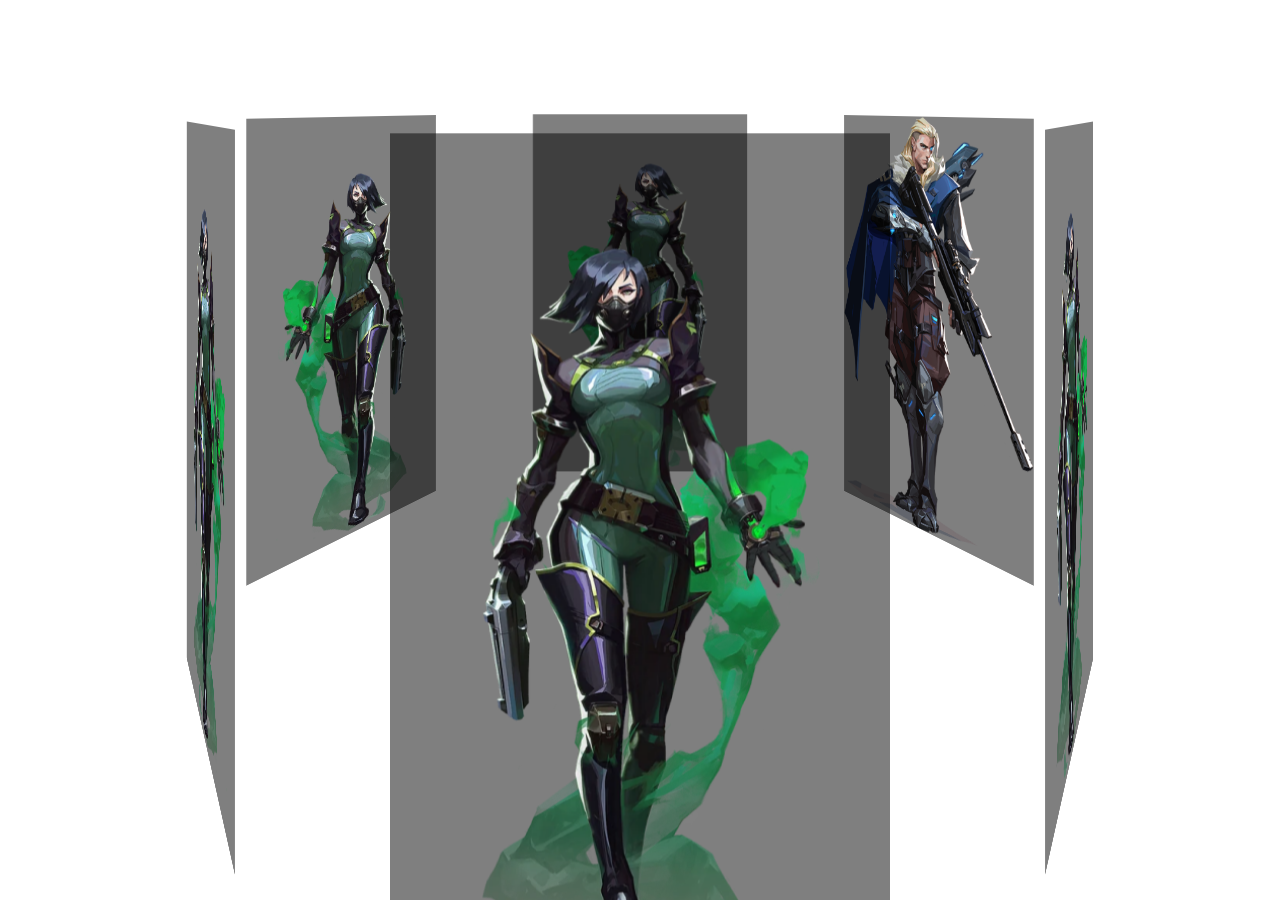
==== commit 31ade6ee: "Merge pull request #3 from dev14sinka/develop Update footer" ====
--- a/src/index2.html
+++ b/src/index2.html
@@ -1,449 +1,75 @@
 <!DOCTYPE html>
 <html lang="en">
-
-<head>
-    <meta charset="UTF-8">
-    <meta name="viewport" content="width=device-width, initial-scale=1.0">
+  <head>
+    <meta charset="UTF-8" />
+    <meta name="viewport" content="width=device-width, initial-scale=1.0" />
     <title>Document</title>
-    <link rel="stylesheet" href="../css/styles.css">
-</head>
-
-<body>
-    <header>
-        <div class="navbar">
-            <div class="navbar-logo">reverse</div>
-            <div class="navbar-menu">
-                <ul>
-                    <li>
-                        <a class="active" href="#project">story</a>
-                    </li>
-                    <li>
-                        <a href="#keep">gallery</a>
-                    </li>
-                    <li>
-                        <a href="#factions">community</a>
-                    </li>
-                    <li>
-                        <a href="#world">our lab</a>
-                    </li>
-                    <li>
-                        <a href="#world">about</a>
-                    </li>
-                </ul>
-            </div>
-            <div class="navbar-link-contact">
-                <svg width="22" height="22" viewBox="0 0 22 22" fill="none" xmlns="http://www.w3.org/2000/svg">
-                    <path
-                        d="M11 0C4.93533 0 0 4.93533 0 11C0 17.0647 4.93533 22 11 22C17.0647 22 22 17.0647 22 11C22 4.93533 17.0647 0 11 0ZM11 1.83333C16.0738 1.83333 20.1667 5.92625 20.1667 11C20.1689 13.1945 19.382 15.3166 17.9496 16.9791C16.5171 18.6415 14.5347 19.7335 12.364 20.0558V13.673H14.9747L15.3844 11.0211H12.364V9.57275C12.364 8.47275 12.7261 7.49467 13.7555 7.49467H15.4101V5.181C15.1195 5.14158 14.5044 5.05633 13.3421 5.05633C10.9148 5.05633 9.49208 6.33783 9.49208 9.25833V11.0211H6.99692V13.673H9.49208V20.0328C7.35144 19.6805 5.4058 18.5785 4.0028 16.9238C2.5998 15.2691 1.83085 13.1694 1.83333 11C1.83333 5.92625 5.92625 1.83333 11 1.83333Z"
-                        fill="#F8F8F8" />
-                </svg>
-                <svg width="21" height="18" viewBox="0 0 21 18" fill="none" xmlns="http://www.w3.org/2000/svg">
-                    <path
-                        d="M19.6299 0.692474L20.3078 0.646782C20.299 0.510869 20.2511 0.380627 20.1702 0.272362C20.0893 0.164097 19.9788 0.0826189 19.8528 0.0381293C19.7267 -0.0063603 19.5906 -0.0118847 19.4615 0.0222476C19.3324 0.05638 19.216 0.128652 19.1269 0.230017L19.6299 0.692474ZM18.9547 4.78951C18.9547 4.6059 18.8833 4.42981 18.7562 4.29998C18.629 4.17015 18.4566 4.09721 18.2768 4.09721C18.097 4.09721 17.9246 4.17015 17.7975 4.29998C17.6703 4.42981 17.5989 4.6059 17.5989 4.78951H18.9547ZM0.678724 15.9231V15.2308C0.533165 15.2306 0.391415 15.2783 0.274443 15.3668C0.15747 15.4552 0.0714884 15.5798 0.0292163 15.722C-0.0130557 15.8643 -0.00937262 16.0166 0.0397208 16.1566C0.0888143 16.2965 0.180711 16.4166 0.301815 16.4991L0.678724 15.9231ZM2.0318 0.692474L2.66766 0.450169C2.62145 0.323765 2.54008 0.213906 2.43356 0.134097C2.32703 0.0542889 2.19999 0.0080094 2.06806 0.000948788C1.93612 -0.00611182 1.80504 0.0263542 1.69093 0.0943553C1.57682 0.162356 1.48465 0.262929 1.42576 0.383707L2.0318 0.692474ZM7.4468 13.1539L7.92675 13.6427C8.00818 13.5592 8.06742 13.456 8.09886 13.3426C8.13031 13.2293 8.13292 13.1097 8.10645 12.995C8.07998 12.8804 8.0253 12.7745 7.9476 12.6875C7.86989 12.6004 7.77172 12.5351 7.66237 12.4976L7.4468 13.1539ZM17.241 2.03969L16.7394 2.50492L16.9834 2.78045L17.3427 2.72507L17.241 2.03969ZM18.9547 0.738166C19.0239 1.81539 18.9588 2.46892 18.7879 2.96184C18.6225 3.43952 18.3324 3.83275 17.8077 4.34644L18.7459 5.34612C19.3398 4.76459 19.798 4.19413 20.0665 3.42429C20.3281 2.6683 20.3824 1.79323 20.3078 0.646782L18.9547 0.738166ZM18.9547 5.7975V4.78951H17.5989V5.79889H18.9547V5.7975ZM9.47777 4.90305V6.23088H10.8336V4.90305H9.47777ZM9.47777 6.23088V6.92318H10.8336V6.23088H9.47777ZM14.2705 0.000172853C13.6404 0.000536407 13.0165 0.127641 12.4345 0.374231C11.8525 0.62082 11.3238 0.982064 10.8785 1.43734C10.4332 1.89261 10.0801 2.433 9.83926 3.02765C9.59846 3.6223 9.4747 4.25956 9.47506 4.90305H10.8308C10.8305 4.44127 10.9192 3.98394 11.092 3.55719C11.2647 3.13044 11.5181 2.74263 11.8376 2.41591C12.1572 2.08919 12.5366 1.82996 12.9543 1.65304C13.372 1.47611 13.8197 1.38496 14.2718 1.38477V0.000172853H14.2705ZM17.5976 5.7975C17.5989 11.7734 12.8632 16.6154 7.0238 16.6154V18C13.6129 18 18.9547 12.5364 18.9547 5.7975H17.5976ZM1.39729 0.934779C2.13484 2.94522 4.90064 6.92318 10.1557 6.92318V5.53858C5.65988 5.53858 3.28319 2.13246 2.6663 0.450169L1.39729 0.934779ZM1.42576 0.383707C0.00625381 3.28583 -0.212027 6.10211 0.819725 8.50024C1.84877 10.8915 4.06276 12.7302 7.23259 13.8102L7.66237 12.4976C4.74066 11.5007 2.89272 9.87792 2.06027 7.94225C1.23053 6.0135 1.35119 3.63614 2.63919 1.00124L1.42576 0.383707ZM6.96686 12.6651C6.15067 13.5 3.6967 15.2308 0.678724 15.2308V16.6154C4.15767 16.6154 6.93838 14.6548 7.92675 13.6427L6.96686 12.6651ZM17.744 1.57585C17.3057 1.0794 16.77 0.682592 16.1719 0.411146C15.5737 0.1397 14.9264 -0.00031763 14.2718 0.000172853V1.38477C15.2493 1.38477 16.1293 1.81539 16.7394 2.50492L17.744 1.57585ZM17.3427 2.72507C18.4226 2.54488 19.4089 1.99042 20.1356 1.15493L19.1269 0.230017C18.61 0.826419 17.9084 1.22375 17.1393 1.3557L17.3427 2.72507ZM0.301815 16.4991C2.52666 18.0138 4.85861 18 7.0238 18V16.6154C4.81387 16.6154 2.89137 16.6002 1.05563 15.3471L0.301815 16.4991Z"
-                        fill="white" />
-                </svg>
-                <svg width="21" height="22" viewBox="0 0 21 22" fill="none" xmlns="http://www.w3.org/2000/svg">
-                    <path
-                        d="M10.3379 7.93784C9.54224 7.93784 8.77918 8.26063 8.21657 8.8352C7.65396 9.40976 7.33789 10.189 7.33789 11.0016C7.33789 11.8142 7.65396 12.5934 8.21657 13.168C8.77918 13.7426 9.54224 14.0654 10.3379 14.0654C11.1335 14.0654 11.8966 13.7426 12.4592 13.168C13.0218 12.5934 13.3379 11.8142 13.3379 11.0016C13.3379 10.189 13.0218 9.40976 12.4592 8.8352C11.8966 8.26063 11.1335 7.93784 10.3379 7.93784ZM10.3379 5.89533C11.664 5.89533 12.9357 6.43331 13.8734 7.39093C14.8111 8.34854 15.3379 9.64734 15.3379 11.0016C15.3379 12.3559 14.8111 13.6547 13.8734 14.6123C12.9357 15.5699 11.664 16.1079 10.3379 16.1079C9.01181 16.1079 7.74004 15.5699 6.80236 14.6123C5.86468 13.6547 5.33789 12.3559 5.33789 11.0016C5.33789 9.64734 5.86468 8.34854 6.80236 7.39093C7.74004 6.43331 9.01181 5.89533 10.3379 5.89533ZM16.8379 5.64002C16.8379 5.97859 16.7062 6.30329 16.4718 6.54269C16.2374 6.78209 15.9194 6.91659 15.5879 6.91659C15.2564 6.91659 14.9384 6.78209 14.704 6.54269C14.4696 6.30329 14.3379 5.97859 14.3379 5.64002C14.3379 5.30145 14.4696 4.97675 14.704 4.73735C14.9384 4.49795 15.2564 4.36345 15.5879 4.36345C15.9194 4.36345 16.2374 4.49795 16.4718 4.73735C16.7062 4.97675 16.8379 5.30145 16.8379 5.64002ZM10.3379 2.83157C7.86389 2.83157 7.45989 2.83872 6.30889 2.8908C5.52489 2.92859 4.99889 3.03582 4.51089 3.22986C4.10251 3.38298 3.7333 3.62842 3.43089 3.9478C3.1179 4.25663 2.87724 4.63366 2.72689 5.05076C2.53689 5.55117 2.43189 6.08733 2.39589 6.88697C2.34389 8.01444 2.33689 8.40864 2.33689 11.0016C2.33689 13.5292 2.34389 13.9408 2.39489 15.1162C2.43189 15.9159 2.53689 16.4541 2.72589 16.9514C2.89589 17.3957 3.09589 17.7153 3.42789 18.0544C3.76489 18.3975 4.07789 18.6028 4.50789 18.7723C5.00189 18.9674 5.52789 19.0756 6.30789 19.1124C7.41189 19.1655 7.79789 19.1716 10.3369 19.1716C12.8119 19.1716 13.2149 19.1645 14.3659 19.1124C15.1479 19.0746 15.6739 18.9674 16.1629 18.7744C16.5709 18.6205 16.94 18.3752 17.2429 18.0564C17.5799 17.7133 17.7809 17.3936 17.9469 16.9535C18.1369 16.451 18.2429 15.9138 18.2789 15.1152C18.3309 13.9888 18.3369 13.5935 18.3369 11.0016C18.3369 8.47502 18.3299 8.06244 18.2789 6.88697C18.2419 6.08835 18.1359 5.54913 17.9469 5.05076C17.7962 4.6341 17.5559 4.25722 17.2439 3.9478C16.9416 3.62799 16.5724 3.3822 16.1639 3.22884C15.6739 3.0348 15.1479 2.92757 14.3659 2.8908C13.2629 2.8377 12.8779 2.83157 10.3379 2.83157ZM10.3379 0.789062C13.0549 0.789062 13.3939 0.799275 14.4609 0.850338C15.5249 0.9014 16.2509 1.07195 16.8879 1.32522C17.5479 1.58462 18.1039 1.93593 18.6599 2.50273C19.1684 3.01325 19.5618 3.63079 19.8129 4.31239C20.0599 4.96293 20.2279 5.70436 20.2779 6.792C20.3249 7.88065 20.3379 8.22686 20.3379 11.0016C20.3379 13.7764 20.3279 14.1226 20.2779 15.2112C20.2279 16.2989 20.0599 17.0393 19.8129 17.6908C19.5625 18.3728 19.169 18.9905 18.6599 19.5005C18.1599 20.0196 17.5552 20.4214 16.8879 20.678C16.2509 20.9302 15.5249 21.1018 14.4609 21.1529C13.3939 21.2009 13.0549 21.2141 10.3379 21.2141C7.62089 21.2141 7.28189 21.2039 6.21489 21.1529C5.15089 21.1018 4.42589 20.9302 3.78789 20.678C3.12022 20.4221 2.51542 20.0202 2.01589 19.5005C1.50732 18.99 1.11385 18.3725 0.862891 17.6908C0.614891 17.0403 0.447891 16.2989 0.397891 15.2112C0.349891 14.1226 0.337891 13.7764 0.337891 11.0016C0.337891 8.22686 0.347891 7.88065 0.397891 6.792C0.447891 5.70334 0.614891 4.96395 0.862891 4.31239C1.11313 3.63038 1.50669 3.01266 2.01589 2.50273C2.51556 1.98314 3.12032 1.58128 3.78789 1.32522C4.42489 1.07195 5.14989 0.9014 6.21489 0.850338C7.28189 0.802339 7.62089 0.789062 10.3379 0.789062Z"
-                        fill="white" />
-                </svg>
-                <svg width="26" height="16" viewBox="0 0 26 16" fill="none" xmlns="http://www.w3.org/2000/svg">
-                    <path
-                        d="M7.7013 0C8.43159 0 9.10702 0.0571427 9.72416 0.226285C10.3424 0.339428 10.8487 0.565713 11.2979 0.847998C11.7482 1.13143 12.0853 1.52685 12.3093 2.03542C12.5344 2.544 12.6476 3.16685 12.6476 3.84456C12.6476 4.63656 12.4784 5.31428 12.0853 5.82285C11.7482 6.33256 11.1859 6.78399 10.5116 7.12342C11.467 7.40684 12.1973 7.91541 12.6476 8.59427C13.0967 9.27198 13.3779 10.12 13.3779 11.0811C13.3779 11.8731 13.2087 12.5508 12.9276 13.1165C12.6476 13.6823 12.1973 14.1908 11.691 14.5303C11.141 14.8941 10.5331 15.1615 9.8933 15.3211C9.21902 15.4914 8.54473 15.6045 7.87045 15.6045H0.337891V0H7.7013ZM7.25102 6.33142C7.8693 6.33142 8.37559 6.16227 8.76873 5.87999C9.16187 5.5977 9.33102 5.08799 9.33102 4.46628C9.33102 4.12685 9.27387 3.78856 9.16187 3.56228C9.04987 3.33599 8.88073 3.16571 8.65673 2.99657C8.43159 2.88342 8.20645 2.77028 7.9253 2.71428C7.64416 2.65714 7.36416 2.65714 7.02588 2.65714H3.76646V6.33256H7.25216L7.25102 6.33142ZM7.42016 13.0034C7.7573 13.0034 8.09445 12.9463 8.37559 12.8903C8.65673 12.8331 8.93787 12.7211 9.16187 12.5508C9.39088 12.3854 9.58247 12.1735 9.72416 11.9291C9.83616 11.6468 9.9493 11.3074 9.9493 10.912C9.9493 10.12 9.72416 9.55427 9.27502 9.15884C8.82473 8.81941 8.20645 8.65027 7.47616 8.65027H3.76646V13.0045L7.42016 13.0034ZM18.2681 12.9463C18.7173 13.3988 19.3916 13.6251 20.291 13.6251C20.9093 13.6251 21.4716 13.456 21.9207 13.1737C22.371 12.8343 22.6521 12.4948 22.7641 12.1565H25.5184C25.0681 13.512 24.3938 14.4731 23.4956 15.096C22.595 15.6605 21.5276 16 20.235 16C19.408 16.0025 18.5879 15.849 17.8179 15.5474C17.1249 15.2875 16.507 14.8604 16.019 14.304C15.4971 13.7835 15.1112 13.1425 14.8956 12.4377C14.6144 11.7028 14.5013 10.912 14.5013 10.0068C14.5013 9.15884 14.6144 8.36798 14.8956 7.63199C15.1664 6.92383 15.5667 6.27234 16.0761 5.71085C16.5894 5.18381 17.1999 4.76117 17.8739 4.46628C18.6244 4.16463 19.4261 4.01096 20.235 4.01371C21.1904 4.01371 22.0338 4.18399 22.7641 4.57942C23.4956 4.97485 24.0567 5.42742 24.5058 6.10627C24.9561 6.72799 25.2944 7.46284 25.5184 8.25484C25.6304 9.0457 25.6864 9.8377 25.6304 10.7417H17.4807C17.4807 11.6468 17.8179 12.4948 18.2681 12.9474V12.9463ZM21.8087 7.01027C21.4156 6.61484 20.7973 6.38856 20.0659 6.38856C19.5607 6.38856 19.1664 6.50284 18.8293 6.67199C18.4921 6.84113 18.2681 7.06742 18.043 7.2937C17.8357 7.51217 17.6985 7.78756 17.6487 8.08456C17.5927 8.36798 17.5367 8.59427 17.5367 8.81941H22.595C22.483 7.97141 22.2018 7.40684 21.8087 7.01027ZM16.8624 1.07428H23.1573V2.60114H16.8636V1.07428H16.8624Z"
-                        fill="white" />
-                </svg>
-            </div>
-        </div>
-    </header>
-
-    <body>
-        <section class="section1">
-            <div class="inside-section1">
-                <img src="../image/parallax/NFT_CARD.png" alt="" width="100%">
-                <!-- <div class="text-inside">NFT CARD</div> -->
-            </div>
-            <!-- <div class="video-section1"> -->
-            <video
-                src="https://assets.contentstack.io/v3/assets/bltb6530b271fddd0b1/bltee455c2e719bb8b9/6494cf1ef1585c219370578e/Valorant_Deadlock_Homepage_Desktop.mp4"
-                width="100%" height="100%" loop autoplay muted style="object-fit: cover;"></video>
-            <!-- </div> -->
-            <div class="title-section1">
-                <div class="text-title">JETT: SUPER ARCHER</div>
-                <div class="text--title-muted">Lorem ipsum dolor sit amet, consectetur adipiscing elit, sed do eiusmod
-                    tempor incididunt ut labore et dolore magna aliqua.</div>
-            </div>
-            <div class="img-parallax">
-                <img id="parallax1" src="../image/parallax/rocks-front__left.png" alt="">
-                <img id="parallax2" src="../image/parallax/rocks-front__right.png" alt="">
-            </div>
-            <div class="loop-run">
-                <div class="text-loop-run run-text">
-                    <img src="../image/parallax/Ellipse.png" alt="" width="50px" height="50px">
-                    NFT PROJECT
-                    <img src="../image/parallax/Ellipse.png" alt="" width="50px" height="50px">
-                    ARENA MULTIMEDIA
-                    <img src="../image/parallax/Ellipse.png" alt="" width="50px" height="50px">
-                    NFT PROJECT
-                    <img src="../image/parallax/Ellipse.png" alt="" width="50px" height="50px">
-                    ARENA MULTIMEDIA
-                    <img src="../image/parallax/Ellipse.png" alt="" width="50px" height="50px">
-                    NFT PROJECT
-                    <img src="../image/parallax/Ellipse.png" alt="" width="50px" height="50px">
-                    ARENA MULTIMEDIA
-                    <img src="../image/parallax/Ellipse.png" alt="" width="50px" height="50px">
-                    NFT PROJECT
-                    <img src="../image/parallax/Ellipse.png" alt="" width="50px" height="50px">
-                    ARENA MULTIMEDIA
-                    <img src="../image/parallax/Ellipse.png" alt="" width="50px" height="50px">
-                </div>
-            </div>
-        </section>
-        <section class="section2">
-            <div class="container-section2">
-                <div class="title-section2">
-                    <div class="title-section2-small">RESOUCES</div>
-                    <div class="title-section2-big">
-                        <div>getting</div>
-                        <div class="title-section2-big-line"></div>
-                        <div class="title-section2-big2">stared</div>
-                        <div style="width: 12px;"></div>
-                    </div>
-                </div>
-                <div class="grid-container">
-                    <div class="grid-item">1.</div>
-                    <div class="grid-item">Setup</div>
-                    <div class="grid-item">Setup a MetaMask Wallet.</div>
-                    <div class="grid-item">Looking to kick off your NFT collection, but not sure where to begin? The
-                        firt thing you’ll need is a crypto wollet. Whick will store your method of payment and allow you
-                        to access your new NFT.</div>
-                    <div class="grid-item circle-arrow-svg">
-                        <svg width="40" height="40" viewBox="0 0 40 40" fill="none" xmlns="http://www.w3.org/2000/svg">
-                            <rect x="39.5" y="0.5" width="39" height="39" rx="19.5" transform="rotate(90 39.5 0.5)"
-                                fill="white" fill-opacity="0.1" />
-                            <path
-                                d="M20.8764 10.8612L20.7274 10.7067L20.5838 10.8662L19.7397 11.8036L19.6099 11.9477L19.7499 12.0818L25.0574 17.1684L25.0975 17.2069L25.1517 17.2191C25.9816 17.4068 26.4562 17.6705 26.7162 17.9379C26.9689 18.1979 27.032 18.4748 27.0089 18.7357C26.9851 19.0054 26.8678 19.2635 26.7486 19.4609C26.6899 19.5582 26.6328 19.6375 26.5907 19.692C26.5867 19.697 26.583 19.7019 26.5793 19.7065L9.0003 19.68L8.8 19.6797V19.88V21.1264V21.3263L8.99989 21.3264L26.5999 21.3359C26.9598 21.9084 27.0421 22.3355 26.9945 22.6499C26.9449 22.9774 26.7479 23.2239 26.4838 23.4127C26.2178 23.6028 25.8969 23.7239 25.6355 23.7975C25.5061 23.8339 25.3941 23.8578 25.3149 23.8726C25.2754 23.88 25.2442 23.8851 25.2234 23.8883L25.2 23.8916L25.1946 23.8924L25.1937 23.8925L25.1936 23.8925L25.1936 23.8925L25.1935 23.8925L25.1282 23.9005L25.0803 23.9459L19.7686 28.9846L19.6234 29.1223L19.7612 29.2674L20.5874 30.1377L20.7296 30.2876L20.8748 30.1405L30.1423 20.7502L30.2794 20.6113L30.144 20.4709L20.8764 10.8612Z"
-                                fill="#8D9DF7" stroke="#8D9DF7" stroke-width="0.4" stroke-miterlimit="10" />
-                            <rect x="39.5" y="0.5" width="39" height="39" rx="19.5" transform="rotate(90 39.5 0.5)"
-                                stroke="#8D9DF7" />
-                        </svg>
-                    </div>
-                    <div class="grid-item">2.</div>
-                    <div class="grid-item">Fund ETH</div>
-                    <div class="grid-item">Fund MetaMask with ETH</div>
-                    <div class="grid-item">Ether is the native currency of the Ethereum network and it’s commonly
-                        abbreviated to ETH, which is its most common signifier. You need ETH to pay for some of your
-                        interraations with the blockchain, and to pay for the items you buy.</div>
-                    <div class="grid-item circle-arrow-svg"><svg width="40" height="40" viewBox="0 0 40 40" fill="none"
-                            xmlns="http://www.w3.org/2000/svg">
-                            <rect x="39.5" y="0.5" width="39" height="39" rx="19.5" transform="rotate(90 39.5 0.5)"
-                                fill="white" fill-opacity="0.1" />
-                            <path
-                                d="M20.8764 10.8612L20.7274 10.7067L20.5838 10.8662L19.7397 11.8036L19.6099 11.9477L19.7499 12.0818L25.0574 17.1684L25.0975 17.2069L25.1517 17.2191C25.9816 17.4068 26.4562 17.6705 26.7162 17.9379C26.9689 18.1979 27.032 18.4748 27.0089 18.7357C26.9851 19.0054 26.8678 19.2635 26.7486 19.4609C26.6899 19.5582 26.6328 19.6375 26.5907 19.692C26.5867 19.697 26.583 19.7019 26.5793 19.7065L9.0003 19.68L8.8 19.6797V19.88V21.1264V21.3263L8.99989 21.3264L26.5999 21.3359C26.9598 21.9084 27.0421 22.3355 26.9945 22.6499C26.9449 22.9774 26.7479 23.2239 26.4838 23.4127C26.2178 23.6028 25.8969 23.7239 25.6355 23.7975C25.5061 23.8339 25.3941 23.8578 25.3149 23.8726C25.2754 23.88 25.2442 23.8851 25.2234 23.8883L25.2 23.8916L25.1946 23.8924L25.1937 23.8925L25.1936 23.8925L25.1936 23.8925L25.1935 23.8925L25.1282 23.9005L25.0803 23.9459L19.7686 28.9846L19.6234 29.1223L19.7612 29.2674L20.5874 30.1377L20.7296 30.2876L20.8748 30.1405L30.1423 20.7502L30.2794 20.6113L30.144 20.4709L20.8764 10.8612Z"
-                                fill="#8D9DF7" stroke="#8D9DF7" stroke-width="0.4" stroke-miterlimit="10" />
-                            <rect x="39.5" y="0.5" width="39" height="39" rx="19.5" transform="rotate(90 39.5 0.5)"
-                                stroke="#8D9DF7" />
-                        </svg>
-                    </div>
-                    <div class="grid-item">3.</div>
-                    <div class="grid-item">Find NFT</div>
-                    <div class="grid-item">Find NFT.</div>
-                    <div class="grid-item">With so many projects out there, we know it can seem hard to find an NFT you
-                        love. Here are a few things you may want to keep in mind to simplify the process.</div>
-                    <div class="grid-item circle-arrow-svg"><svg width="40" height="40" viewBox="0 0 40 40" fill="none"
-                            xmlns="http://www.w3.org/2000/svg">
-                            <rect x="39.5" y="0.5" width="39" height="39" rx="19.5" transform="rotate(90 39.5 0.5)"
-                                fill="white" fill-opacity="0.1" />
-                            <path
-                                d="M20.8764 10.8612L20.7274 10.7067L20.5838 10.8662L19.7397 11.8036L19.6099 11.9477L19.7499 12.0818L25.0574 17.1684L25.0975 17.2069L25.1517 17.2191C25.9816 17.4068 26.4562 17.6705 26.7162 17.9379C26.9689 18.1979 27.032 18.4748 27.0089 18.7357C26.9851 19.0054 26.8678 19.2635 26.7486 19.4609C26.6899 19.5582 26.6328 19.6375 26.5907 19.692C26.5867 19.697 26.583 19.7019 26.5793 19.7065L9.0003 19.68L8.8 19.6797V19.88V21.1264V21.3263L8.99989 21.3264L26.5999 21.3359C26.9598 21.9084 27.0421 22.3355 26.9945 22.6499C26.9449 22.9774 26.7479 23.2239 26.4838 23.4127C26.2178 23.6028 25.8969 23.7239 25.6355 23.7975C25.5061 23.8339 25.3941 23.8578 25.3149 23.8726C25.2754 23.88 25.2442 23.8851 25.2234 23.8883L25.2 23.8916L25.1946 23.8924L25.1937 23.8925L25.1936 23.8925L25.1936 23.8925L25.1935 23.8925L25.1282 23.9005L25.0803 23.9459L19.7686 28.9846L19.6234 29.1223L19.7612 29.2674L20.5874 30.1377L20.7296 30.2876L20.8748 30.1405L30.1423 20.7502L30.2794 20.6113L30.144 20.4709L20.8764 10.8612Z"
-                                fill="#8D9DF7" stroke="#8D9DF7" stroke-width="0.4" stroke-miterlimit="10" />
-                            <rect x="39.5" y="0.5" width="39" height="39" rx="19.5" transform="rotate(90 39.5 0.5)"
-                                stroke="#8D9DF7" />
-                        </svg>
-                    </div>
-                </div>
-                <svg class="svg-section2" width="162" height="68" viewBox="0 0 162 68" fill="none"
-                    xmlns="http://www.w3.org/2000/svg">
-                    <g filter="url(#filter0_d_354_628)">
-                        <path
-                            d="M25.8897 9.94424L15.8668 17.1706C14.5634 18.1104 13.791 19.6194 13.791 21.2264V45.0858C13.791 47.8472 16.0296 50.0858 18.791 50.0858H133.532C134.463 50.0858 135.376 49.8259 136.167 49.3352L145.844 43.3352C147.314 42.4234 148.209 40.816 148.209 39.0857V14C148.209 11.2386 145.97 9 143.209 9H28.8138C27.7642 9 26.7411 9.33035 25.8897 9.94424Z"
-                            fill="white" fill-opacity="0.1" shape-rendering="crispEdges" />
-                        <path
-                            d="M25.8897 9.94424L15.8668 17.1706C14.5634 18.1104 13.791 19.6194 13.791 21.2264V45.0858C13.791 47.8472 16.0296 50.0858 18.791 50.0858H133.532C134.463 50.0858 135.376 49.8259 136.167 49.3352L145.844 43.3352C147.314 42.4234 148.209 40.816 148.209 39.0857V14C148.209 11.2386 145.97 9 143.209 9H28.8138C27.7642 9 26.7411 9.33035 25.8897 9.94424Z"
-                            stroke="#8D9DF7" stroke-width="2" shape-rendering="crispEdges" />
-                    </g>
-                    <path
-                        d="M45.1893 24.64H46.8373L49.4773 33.728L52.1173 24.64H53.7493L50.3093 36H48.6293L45.1893 24.64ZM55.5643 34.544H58.1243V26.096H55.5643V24.64H62.3163V26.096H59.7723V34.544H62.3163V36H55.5643V34.544ZM64.3143 24.64H71.7063V26.096H65.9463V29.584H71.2263V31.056H65.9463V34.544H71.7063V36H64.3143V24.64ZM73.7049 24.64H75.3529L75.9449 32.88L77.6089 28.432H78.4089L80.0729 32.864L80.6649 24.64H82.3129L81.4169 36H79.8329L78.0089 30.976L76.1689 36H74.6009L73.7049 24.64ZM89.1268 36L92.4868 24.64H94.1028L97.4628 36H95.8308L95.2708 34.032H91.3188L90.7588 36H89.1268ZM91.7348 32.576H94.8548L93.3028 27.104L91.7348 32.576ZM99.4705 36V24.64H101.103V34.544H106.943V36H99.4705ZM108.924 36V24.64H110.556V34.544H116.396V36H108.924Z"
-                        fill="#8D9DF7" />
-                    <defs>
-                        <filter id="filter0_d_354_628" x="0.791016" y="0" width="160.418" height="67.0859"
-                            filterUnits="userSpaceOnUse" color-interpolation-filters="sRGB">
-                            <feFlood flood-opacity="0" result="BackgroundImageFix" />
-                            <feColorMatrix in="SourceAlpha" type="matrix"
-                                values="0 0 0 0 0 0 0 0 0 0 0 0 0 0 0 0 0 0 127 0" result="hardAlpha" />
-                            <feOffset dy="4" />
-                            <feGaussianBlur stdDeviation="6" />
-                            <feComposite in2="hardAlpha" operator="out" />
-                            <feColorMatrix type="matrix" values="0 0 0 0 0 0 0 0 0 0 0 0 0 0 0 0 0 0 0.15 0" />
-                            <feBlend mode="normal" in2="BackgroundImageFix" result="effect1_dropShadow_354_628" />
-                            <feBlend mode="normal" in="SourceGraphic" in2="effect1_dropShadow_354_628" result="shape" />
-                        </filter>
-                    </defs>
-                </svg>
-
-
-            </div>
-            <div class="container-title2-section2">
-                <div class="title2-section2">
-                    <div class="title2-section2-big2">
-                        <div class="title2-section2-big2-top">
-                            <div class="inline-block">TODAY’S PICK</div>
-                            <div class="title2-section2-big2-color inline-block">BRANDING/</div>
-                        </div>
-
-                        <div class="title2-section2-big2-color">GRAPHIC DESIGN</div>
-                    </div>
-                    <div class="title2-section2-small2">Lorem ipsum dolor sit amet consectetur. In diam adipiscing
-                        libero tortor risus pellentesque cursus. Eleifend vitae facilisi id semper pulvinar a non. Sem
-                        mattis tincidunt varius duis tellus cras. Tellus accumsan gravida velit fermentum sed dolor.
-                    </div>
-
-                    <svg class="svg-section2" style="margin: 0; margin-left: -13px;" width="162" height="68"
-                        viewBox="0 0 162 68" fill="none" xmlns="http://www.w3.org/2000/svg">
-                        <g filter="url(#filter0_d_354_628)">
-                            <path
-                                d="M25.8897 9.94424L15.8668 17.1706C14.5634 18.1104 13.791 19.6194 13.791 21.2264V45.0858C13.791 47.8472 16.0296 50.0858 18.791 50.0858H133.532C134.463 50.0858 135.376 49.8259 136.167 49.3352L145.844 43.3352C147.314 42.4234 148.209 40.816 148.209 39.0857V14C148.209 11.2386 145.97 9 143.209 9H28.8138C27.7642 9 26.7411 9.33035 25.8897 9.94424Z"
-                                fill="white" fill-opacity="0.1" shape-rendering="crispEdges" />
-                            <path
-                                d="M25.8897 9.94424L15.8668 17.1706C14.5634 18.1104 13.791 19.6194 13.791 21.2264V45.0858C13.791 47.8472 16.0296 50.0858 18.791 50.0858H133.532C134.463 50.0858 135.376 49.8259 136.167 49.3352L145.844 43.3352C147.314 42.4234 148.209 40.816 148.209 39.0857V14C148.209 11.2386 145.97 9 143.209 9H28.8138C27.7642 9 26.7411 9.33035 25.8897 9.94424Z"
-                                stroke="#8D9DF7" stroke-width="2" shape-rendering="crispEdges" />
-                        </g>
-                        <path
-                            d="M45.1893 24.64H46.8373L49.4773 33.728L52.1173 24.64H53.7493L50.3093 36H48.6293L45.1893 24.64ZM55.5643 34.544H58.1243V26.096H55.5643V24.64H62.3163V26.096H59.7723V34.544H62.3163V36H55.5643V34.544ZM64.3143 24.64H71.7063V26.096H65.9463V29.584H71.2263V31.056H65.9463V34.544H71.7063V36H64.3143V24.64ZM73.7049 24.64H75.3529L75.9449 32.88L77.6089 28.432H78.4089L80.0729 32.864L80.6649 24.64H82.3129L81.4169 36H79.8329L78.0089 30.976L76.1689 36H74.6009L73.7049 24.64ZM89.1268 36L92.4868 24.64H94.1028L97.4628 36H95.8308L95.2708 34.032H91.3188L90.7588 36H89.1268ZM91.7348 32.576H94.8548L93.3028 27.104L91.7348 32.576ZM99.4705 36V24.64H101.103V34.544H106.943V36H99.4705ZM108.924 36V24.64H110.556V34.544H116.396V36H108.924Z"
-                            fill="#8D9DF7" />
-                        <defs>
-                            <filter id="filter0_d_354_628" x="0.791016" y="0" width="160.418" height="67.0859"
-                                filterUnits="userSpaceOnUse" color-interpolation-filters="sRGB">
-                                <feFlood flood-opacity="0" result="BackgroundImageFix" />
-                                <feColorMatrix in="SourceAlpha" type="matrix"
-                                    values="0 0 0 0 0 0 0 0 0 0 0 0 0 0 0 0 0 0 127 0" result="hardAlpha" />
-                                <feOffset dy="4" />
-                                <feGaussianBlur stdDeviation="6" />
-                                <feComposite in2="hardAlpha" operator="out" />
-                                <feColorMatrix type="matrix" values="0 0 0 0 0 0 0 0 0 0 0 0 0 0 0 0 0 0 0.15 0" />
-                                <feBlend mode="normal" in2="BackgroundImageFix" result="effect1_dropShadow_354_628" />
-                                <feBlend mode="normal" in="SourceGraphic" in2="effect1_dropShadow_354_628"
-                                    result="shape" />
-                            </filter>
-                        </defs>
-                    </svg>
-                </div>
-
-                <div class="charater-item">
-                    <div class="border-item">
-                        <div class="item">
-                            <img src="../image/parallax/item1.png" width="100%" height="100%" />
-                        </div>
-                        <div class="item">
-                            <img src="../image/parallax/item2.png" width="100%" height="100%" />
-                        </div>
-                        <div class="item">
-                            <img src="../image/parallax/item3.png" width="100%" height="100%" />
-                        </div>
-                        <div class="item">
-                            <img src="../image/parallax/item4.png" width="100%" height="100%" />
-                        </div>
-                    </div>
-                    <div class="border-charater">
-                        <div class="border-charater-item">
-                            <div class="charater">
-                                <img src="../image/parallax/Charater_Neon.png" width="100%" height="100%" />
-                            </div>
-                            <div class="charater">
-                                <img src="../image/parallax/Charater_Omen.png" width="100%" height="100%" />
-                            </div>
-                            <div class="charater">
-                                <img src="../image/parallax/Charater_KAYO.png" width="100%" height="100%" />
-                            </div>
-                            <div class="charater">
-                                <img src="../image/parallax/Charater_Deadlock.png" width="100%" height="100%" />
-                            </div>
-                            <div class="charater">
-                                <img src="../image/parallax/Charater_Raze.png" width="100%" height="100%" />
-                            </div>
-                            <div class="charater">
-                                <img src="../image/parallax/Charater_Harbor.png" width="100%" height="100%" />
-                            </div>
-                        </div>
-                    </div>
-                </div>
-            </div>
-
-            <div class="background-black-section2"></div>
-            <div class="background-circle-section2">
-                <img src="../image/parallax/Ellipse2.png" width="100%" height="100%" />
-            </div>
-            <div class="background-rock-section2">
-                <img src="../image/parallax/scene__top_rock-1.png" width="100%" height="100%" />
-            </div>
-            <div class="background-space-section2">
-                <img src="../image/parallax/photo-breathtaking-space-landscape-with-majestic-mountains-distant-planets.jpg"
-                    width="100%" height="100%" />
-            </div>
-            <div class="background-column-right-section2">
-                <img src="../image/parallax/column-right.png" width="100%" height="100%" />
-            </div>
-            <div class="background-column-left-section2">
-                <img src="../image/parallax/column-left.png" width="100%" height="100%" />
-            </div>
-            <div class="background-rock-right-section2">
-                <img src="../image/parallax/rock-right.png" width="100%" height="100%" />
-            </div>
-            <div class="background-rock-left-section2">
-                <img src="../image/parallax/rock-left.png" width="100%" height="100%" />
-            </div>
-
-        </section>
-        <section class="section3">
-            <div class="container-section3">
-                <div class="title-section3">
-                    <div class="title-section3-small">Contributors</div>
-                    <div class="title-section3-big">
-                        <div>ABOUT</div>
-                        <div class="title-section3-big-line"></div>
-                        <div class="title-section3-big2">WHO IS BEHIND</div>
-                    </div>
-                </div>
-                <div class="text-section3">
-                    <div>Lorem ipsum dolor sit amet consectetur. In diam adipiscing libero tortor risus pellentesque
-                        cursus. Eleifend vitae facilisi id semper pulvinar a non. Sem mattis tincidunt varius duis
-                        tellus cras. Tellus accumsan gravida velit fermentum sed dolor.</div>
-                    <svg class="svg-section2" width="162" height="68" viewBox="0 0 162 68" fill="none"
-                        xmlns="http://www.w3.org/2000/svg">
-                        <g filter="url(#filter0_d_354_628)">
-                            <path
-                                d="M25.8897 9.94424L15.8668 17.1706C14.5634 18.1104 13.791 19.6194 13.791 21.2264V45.0858C13.791 47.8472 16.0296 50.0858 18.791 50.0858H133.532C134.463 50.0858 135.376 49.8259 136.167 49.3352L145.844 43.3352C147.314 42.4234 148.209 40.816 148.209 39.0857V14C148.209 11.2386 145.97 9 143.209 9H28.8138C27.7642 9 26.7411 9.33035 25.8897 9.94424Z"
-                                fill="white" fill-opacity="0.1" shape-rendering="crispEdges" />
-                            <path
-                                d="M25.8897 9.94424L15.8668 17.1706C14.5634 18.1104 13.791 19.6194 13.791 21.2264V45.0858C13.791 47.8472 16.0296 50.0858 18.791 50.0858H133.532C134.463 50.0858 135.376 49.8259 136.167 49.3352L145.844 43.3352C147.314 42.4234 148.209 40.816 148.209 39.0857V14C148.209 11.2386 145.97 9 143.209 9H28.8138C27.7642 9 26.7411 9.33035 25.8897 9.94424Z"
-                                stroke="#8D9DF7" stroke-width="2" shape-rendering="crispEdges" />
-                        </g>
-                        <path
-                            d="M45.1893 24.64H46.8373L49.4773 33.728L52.1173 24.64H53.7493L50.3093 36H48.6293L45.1893 24.64ZM55.5643 34.544H58.1243V26.096H55.5643V24.64H62.3163V26.096H59.7723V34.544H62.3163V36H55.5643V34.544ZM64.3143 24.64H71.7063V26.096H65.9463V29.584H71.2263V31.056H65.9463V34.544H71.7063V36H64.3143V24.64ZM73.7049 24.64H75.3529L75.9449 32.88L77.6089 28.432H78.4089L80.0729 32.864L80.6649 24.64H82.3129L81.4169 36H79.8329L78.0089 30.976L76.1689 36H74.6009L73.7049 24.64ZM89.1268 36L92.4868 24.64H94.1028L97.4628 36H95.8308L95.2708 34.032H91.3188L90.7588 36H89.1268ZM91.7348 32.576H94.8548L93.3028 27.104L91.7348 32.576ZM99.4705 36V24.64H101.103V34.544H106.943V36H99.4705ZM108.924 36V24.64H110.556V34.544H116.396V36H108.924Z"
-                            fill="#8D9DF7" />
-                        <defs>
-                            <filter id="filter0_d_354_628" x="0.791016" y="0" width="160.418" height="67.0859"
-                                filterUnits="userSpaceOnUse" color-interpolation-filters="sRGB">
-                                <feFlood flood-opacity="0" result="BackgroundImageFix" />
-                                <feColorMatrix in="SourceAlpha" type="matrix"
-                                    values="0 0 0 0 0 0 0 0 0 0 0 0 0 0 0 0 0 0 127 0" result="hardAlpha" />
-                                <feOffset dy="4" />
-                                <feGaussianBlur stdDeviation="6" />
-                                <feComposite in2="hardAlpha" operator="out" />
-                                <feColorMatrix type="matrix" values="0 0 0 0 0 0 0 0 0 0 0 0 0 0 0 0 0 0 0.15 0" />
-                                <feBlend mode="normal" in2="BackgroundImageFix" result="effect1_dropShadow_354_628" />
-                                <feBlend mode="normal" in="SourceGraphic" in2="effect1_dropShadow_354_628"
-                                    result="shape" />
-                            </filter>
-                        </defs>
-                    </svg>
-                </div>
-            </div>
-            <div class="background-charater-wall">
-                <div class="charater-wall">
-                    <img src="../image/parallax/Charater_Wall_Brimstone.png" width="100%" height="100%" />
-                </div>
-                <div class="charater-wall">
-                    <img src="../image/parallax/Charater_Wall_Deadlock.png" width="100%" height="100%" />
-                </div>
-                <div class="charater-wall">
-                    <img src="../image/parallax/Charater_Wall_Viper.png" width="100%" height="100%" />
-                </div>
-                <div class="charater-wall">
-                    <img src="../image/parallax/Charater_Wall_Omen.png" width="100%" height="100%" />
-                </div>
-                <div class="charater-wall">
-                    <img src="../image/parallax/Charater_Wall_Sova.png" width="100%" height="100%" />
-                </div>
-            </div>
-            <div class="background_charater_wall2">
-                <div class="background_charater_wall_item">
-                    <img src="../image/parallax/background_charater_wall.png" width="100%" height="100%" />
-                </div>
-            </div>
-            <div class="logo-loop-run">
-                <div class="text-logo-loop-run run-text">
-                    <img src="../image/parallax/logo_coinbase.png" alt="" width="168.83px" height="30px">
-                    <img src="../image/parallax/logo_binance.png" alt="" width="198.69px" height="40px">
-                    <img src="../image/parallax/logo_wise.png" alt="" width="123.71px" height="30px">
-                    <img src="../image/parallax/logo_metamask.png" alt="" width="163.78px" height="40px">
-                    <img src="../image/parallax/logo_revolut.png" alt="" width="135.79px" height="50px">
-                    <img src="../image/parallax/logo_paypal.png" alt="" width="112.69px" height="30px">
-                </div>
-                <div class="text-logo-loop-run run-text">
-                    <img src="../image/parallax/logo_coinbase.png" alt="" width="168.83px" height="30px">
-                    <img src="../image/parallax/logo_binance.png" alt="" width="198.69px" height="40px">
-                    <img src="../image/parallax/logo_wise.png" alt="" width="123.71px" height="30px">
-                    <img src="../image/parallax/logo_metamask.png" alt="" width="163.78px" height="40px">
-                    <img src="../image/parallax/logo_revolut.png" alt="" width="135.79px" height="50px">
-                    <img src="../image/parallax/logo_paypal.png" alt="" width="112.69px" height="30px">
-                </div>
-                <div class="text-logo-loop-run run-text">
-                    <img src="../image/parallax/logo_coinbase.png" alt="" width="168.83px" height="30px">
-                    <img src="../image/parallax/logo_binance.png" alt="" width="198.69px" height="40px">
-                    <img src="../image/parallax/logo_wise.png" alt="" width="123.71px" height="30px">
-                    <img src="../image/parallax/logo_metamask.png" alt="" width="163.78px" height="40px">
-                    <img src="../image/parallax/logo_revolut.png" alt="" width="135.79px" height="50px">
-                    <img src="../image/parallax/logo_paypal.png" alt="" width="112.69px" height="30px">
-                </div>
-            </div>
-        </section>
-        <section class="section4">
-            <div class="container-section4">
-                <div class="container__section4">
-                    <div class="title-section4">
-                        <div class="title-section4-small">VIRTUAL</div>
-                        <div class="title-section3-big">
-                            <div>DESIGNS</div>
-                            <div class="title-section3-big-line"></div>
-                            <div class="title-section3-big2">SPECIAL</div>
-                        </div>
-                    </div>
-                    <div class="text-section4">
-                        Lorem ipsum dolor sit amet consectetur. In diam adipiscing libero tortor risus pellentesque
-                            cursus. Eleifend vitae facilisi id semper pulvinar a non. Sem mattis tincidunt varius duis
-                            tellus cras. Tellus accumsan gravida velit fermentum sed dolor.<br/>
-                            Lorem ipsum dolor sit amet consectetur. In diam adipiscing libero tortor risus pellentesque
-                            cursus. Eleifend vitae facilisi id semper pulvinar a non. Sem mattis tincidunt varius duis
-                            tellus cras. Tellus accumsan gravida velit fermentum sed dolor.                      
-                    </div>
-                        <img style="padding-left: 140px;" src="../image/parallax/Rectangle_102.png" width="100%" height="100%" />
-                </div>                
-            </div>
-            <div class="text__charater-section4">
-                IDEA
-                VISUAL
-                ELEMENT
-            </div>
-            <div class="background-charater-section4">
-                <div class="background-charater-item-section4">
-                    <div class="text-character-item">Lorem ipsum dolor sit amet, consectetur adipiscing elit, sed do eiusmod tempor incididunt ut labore et dolore magna aliqua.</div>
-                    <div class="character-item">
-                        <img src="../image/parallax/item5.png" width="100%" height="100%" />
-                        <img src="../image/parallax/item6.png" width="100%" height="100%" />
-                        <img src="../image/parallax/item7.png" width="100%" height="100%" />
-                        <img src="../image/parallax/item8.png" width="100%" height="100%" />
-                    </div>
-                </div>
-            </div>
-            <div class="background-section4">
-                <img src="../image/parallax/background_section4.png" alt="" width="100%" height="100%">
-            </div>
-        </section>
-        <section class="section5"></section>
-
-        <script src="https://ajax.googleapis.com/ajax/libs/jquery/3.7.1/jquery.min.js"></script>
-        <script src="../js/index.js"></script>
-    </body>
-</body>
-
-</html>+  </head>
+  <body>
+    <div class="container">
+      <div class="gallery">
+        <img src="../image/parallax/Charater_Wall_Viper.png" style="transform:
+        rotate3d(0, 1, 0, 60deg) translateZ(25rem);"//>
+        <img
+          src="../image/parallax/Charater_Wall_Sova.png"
+          style="transform: rotate3d(0, 1, 0, 120deg) translateZ(25rem)"
+        />
+        <img
+          src="../image/parallax/Charater_Wall_Viper.png"
+          style="transform: rotate3d(0, 1, 0, 180deg) translateZ(25rem)"
+        />
+        <img
+          src="../image/parallax/Charater_Wall_Viper.png"
+          style="transform: rotate3d(0, 1, 0, 240deg) translateZ(25rem)"
+        />
+        <img
+          src="../image/parallax/Charater_Wall_Viper.png"
+          style="transform: rotate3d(0, 1, 0, 300deg) translateZ(25rem)"
+        />
+        <img
+          src="../image/parallax/Charater_Wall_Viper.png"
+          style="transform: rotate3d(0, 1, 0, 360deg) translateZ(25rem)"
+        />
+      </div>
+    </div>
+    <style>
+      * {
+        margin: 0;
+        padding: 0;
+        box-sizing: border-box;
+      }
+      .container {
+        position: relative;
+        width: 320px;
+        margin: 100px auto 0 auto;
+        perspective: 1000px;
+      }
+      .gallery {
+        position: absolute;
+        width: 100%;
+        height: 100%;
+        transform-style: preserve-3d;
+        animation: rotate360 60s infinite forwards linear;
+      }
+      @keyframes rotate360 {
+        from {
+          transform: rotateY(0deg);
+        }
+        to {
+          transform: rotateY(-360deg);
+        }
+      }
+      .gallery img {
+        position: absolute;
+        width: 300px;
+        height: 500px;
+        top: 20px;
+        left: 10px;
+        right: 10px;
+        background-size: cover;
+        box-shadow: inset 0 0 0 2000px rgba(0, 0, 0, 0.5);
+        display: flex;
+      }
+    </style>
+  </body>
+</html>
